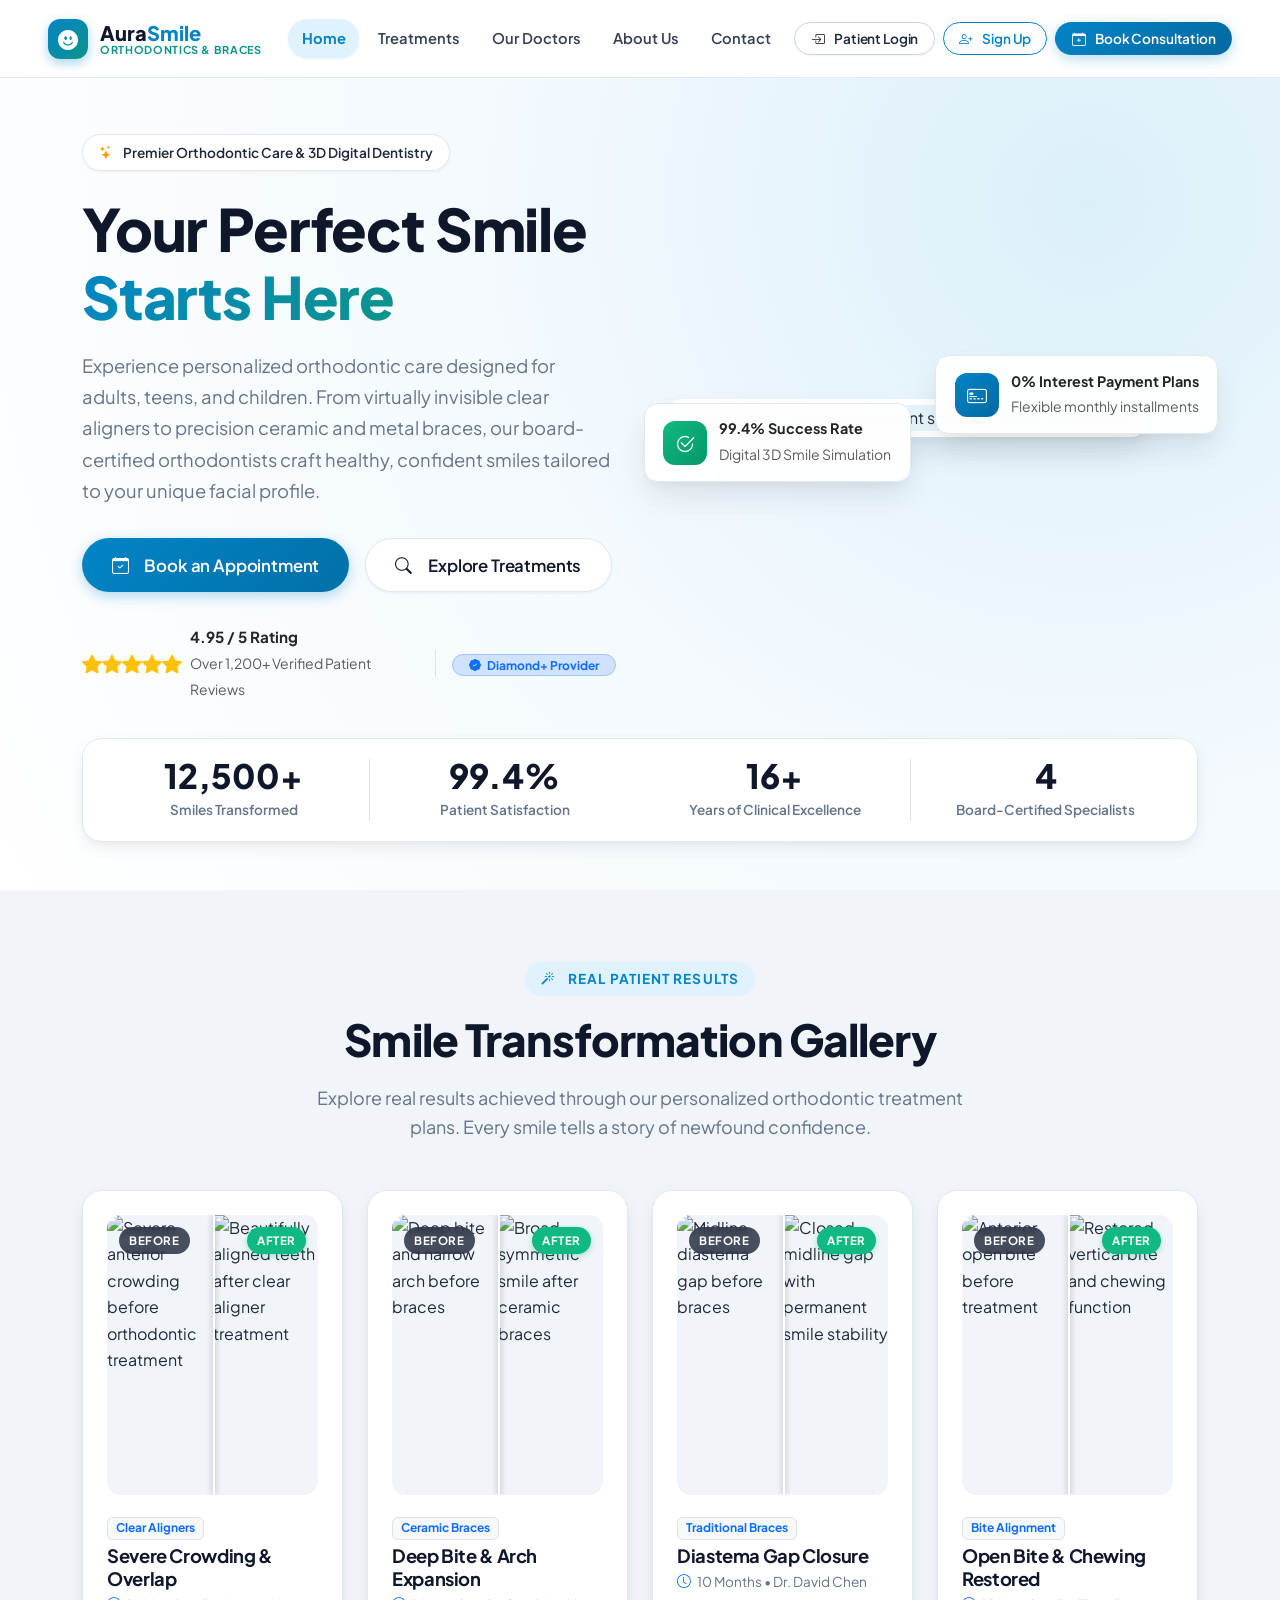
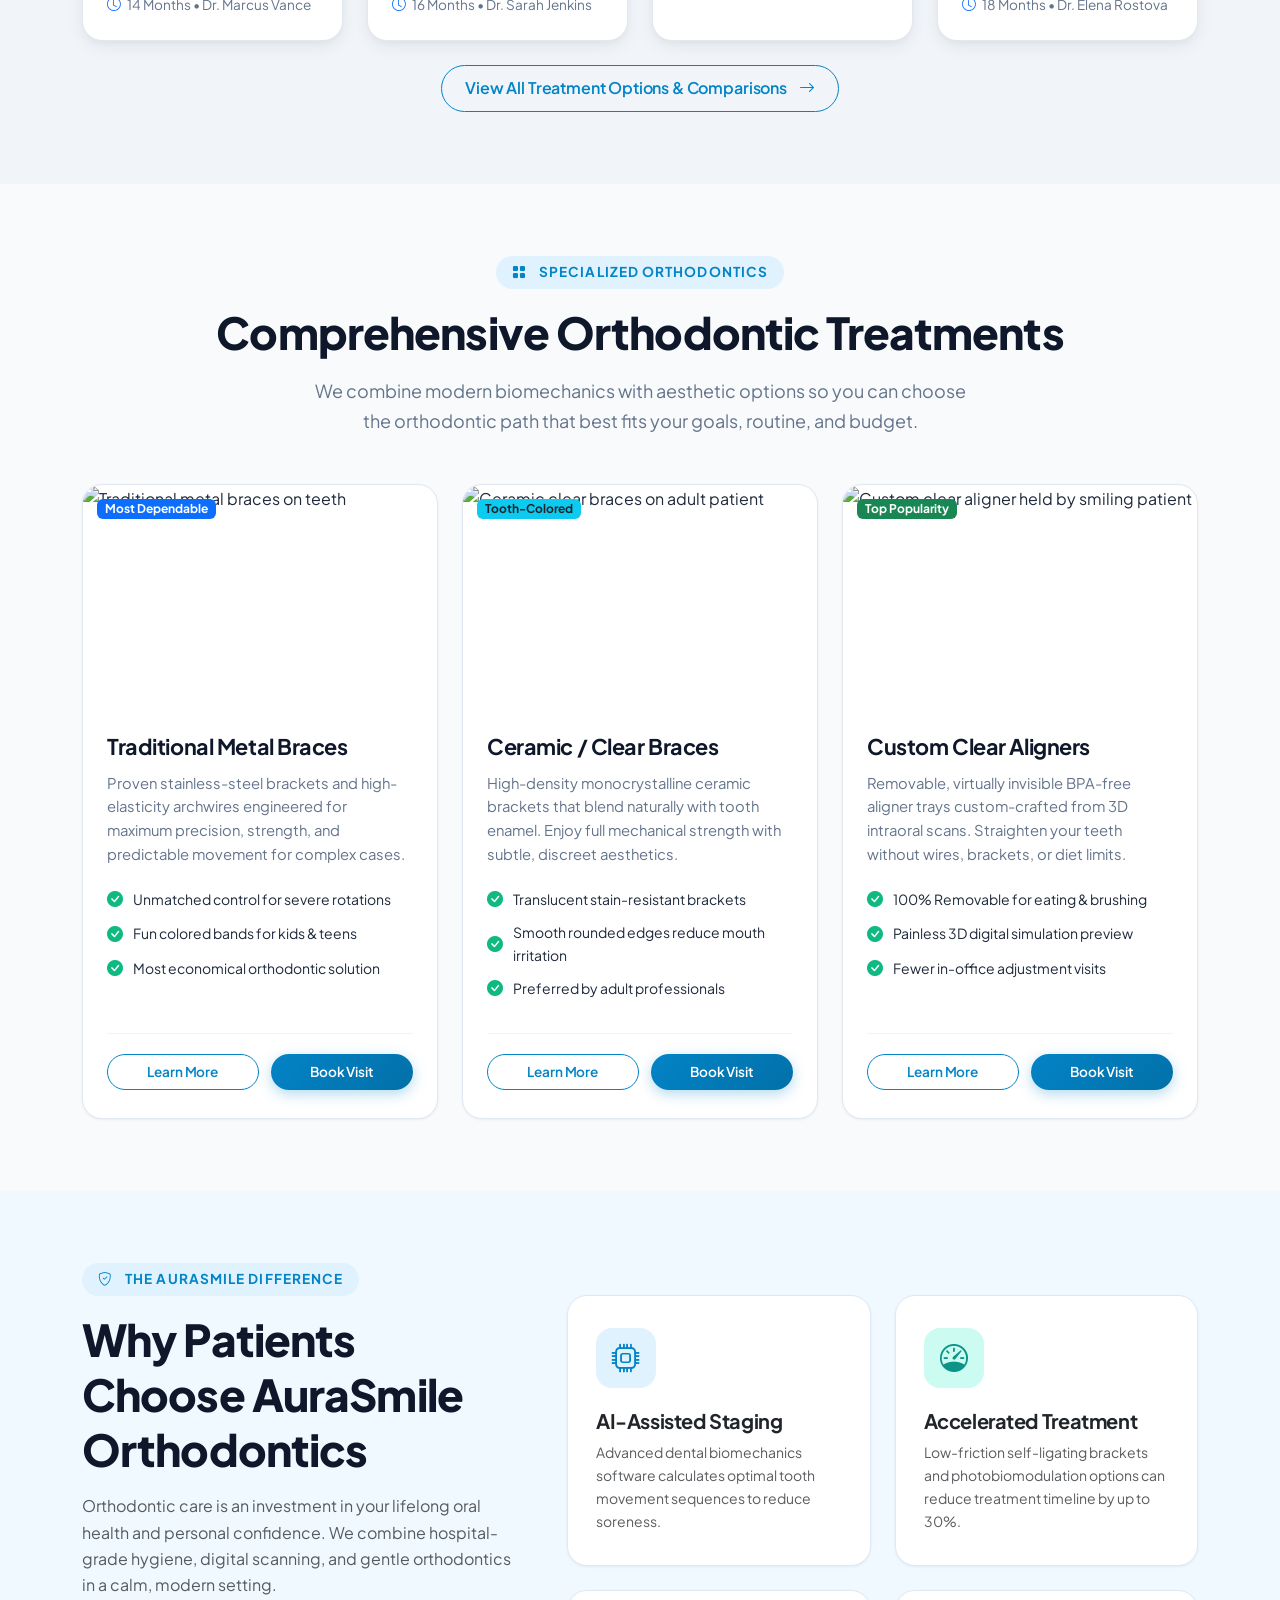
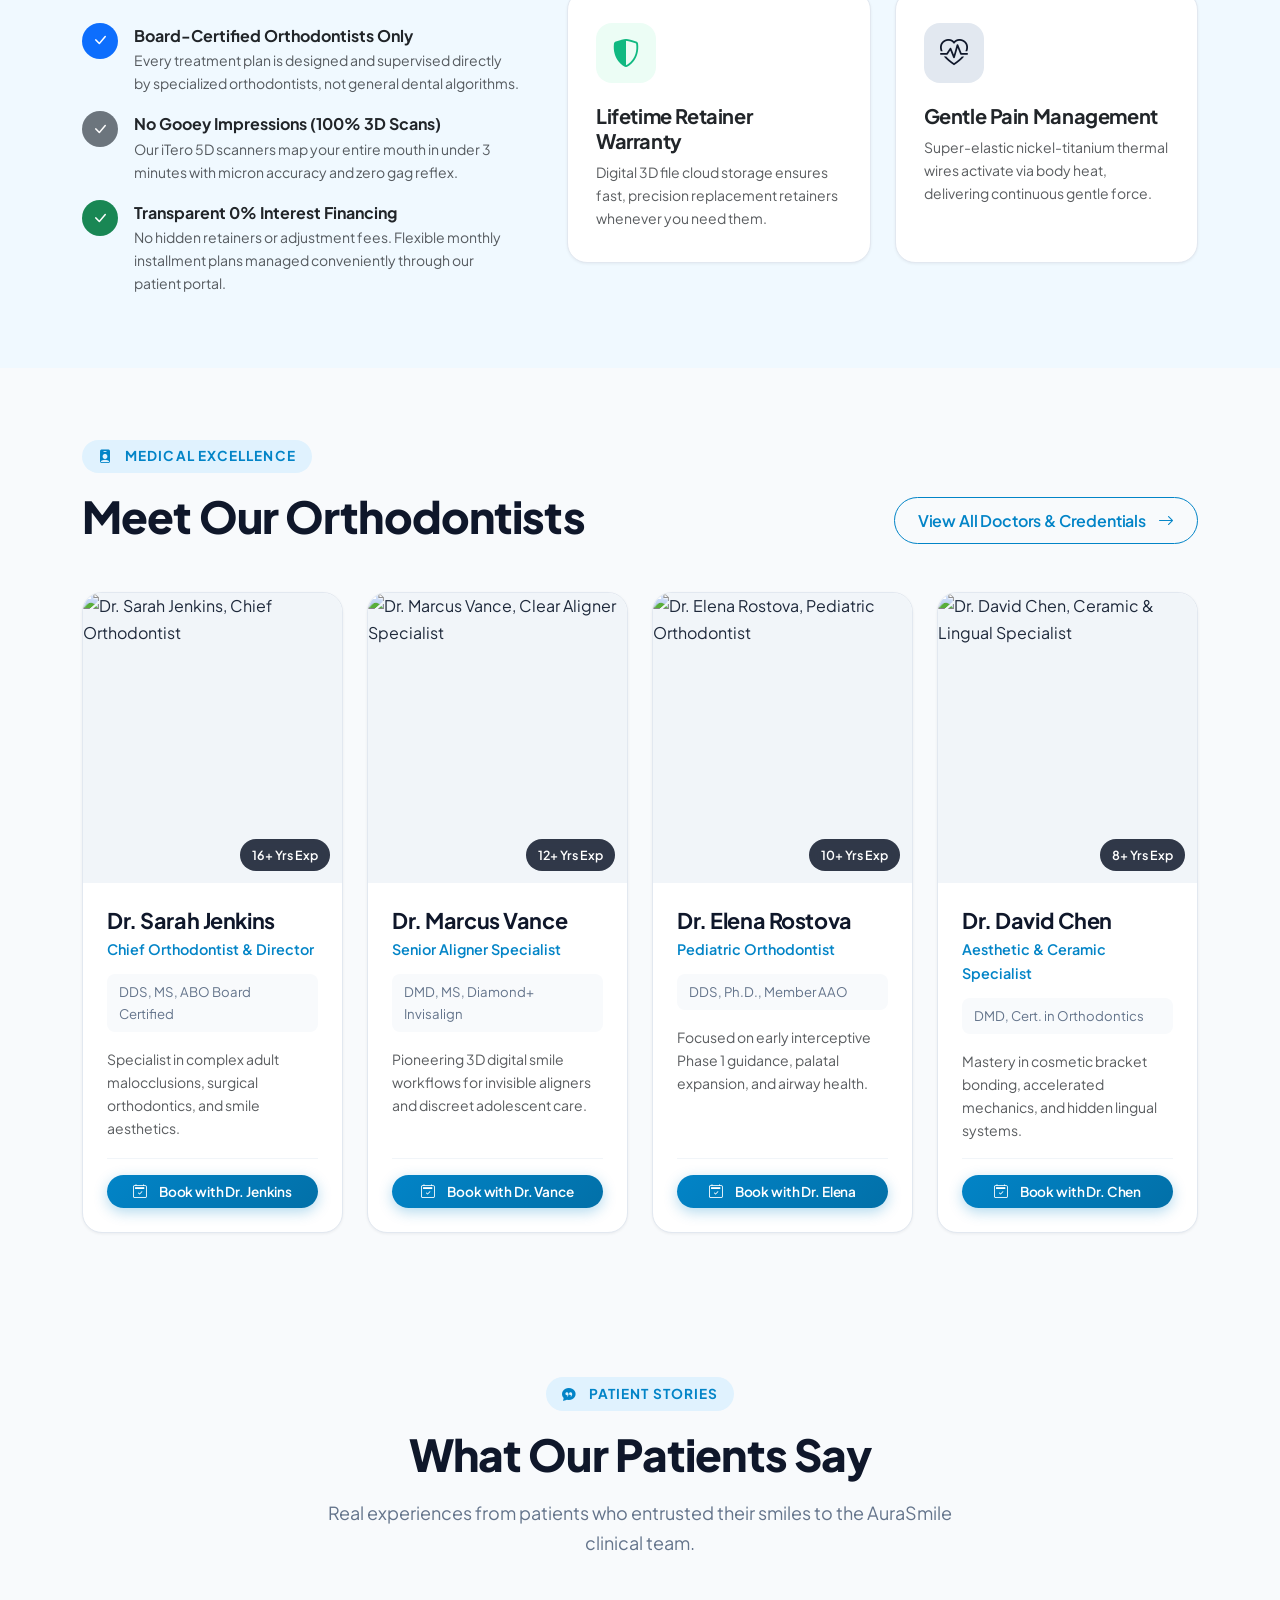
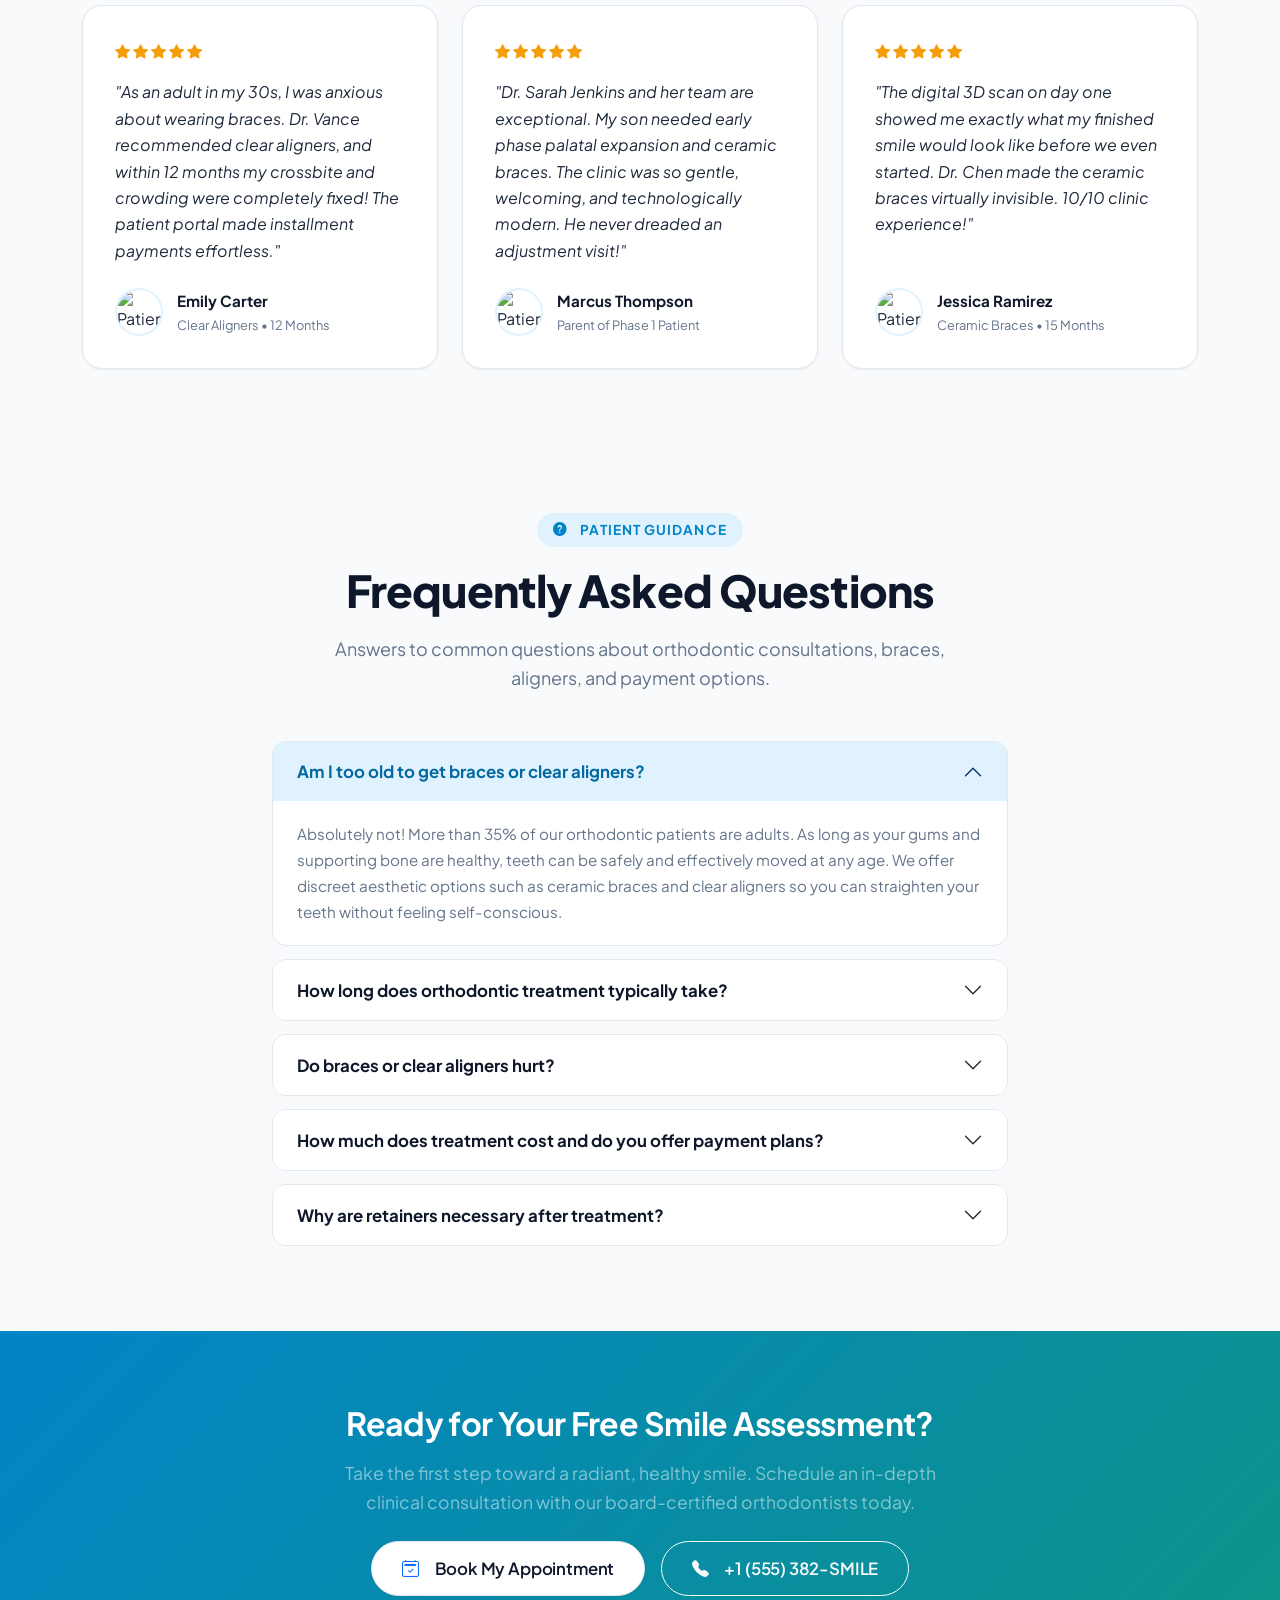
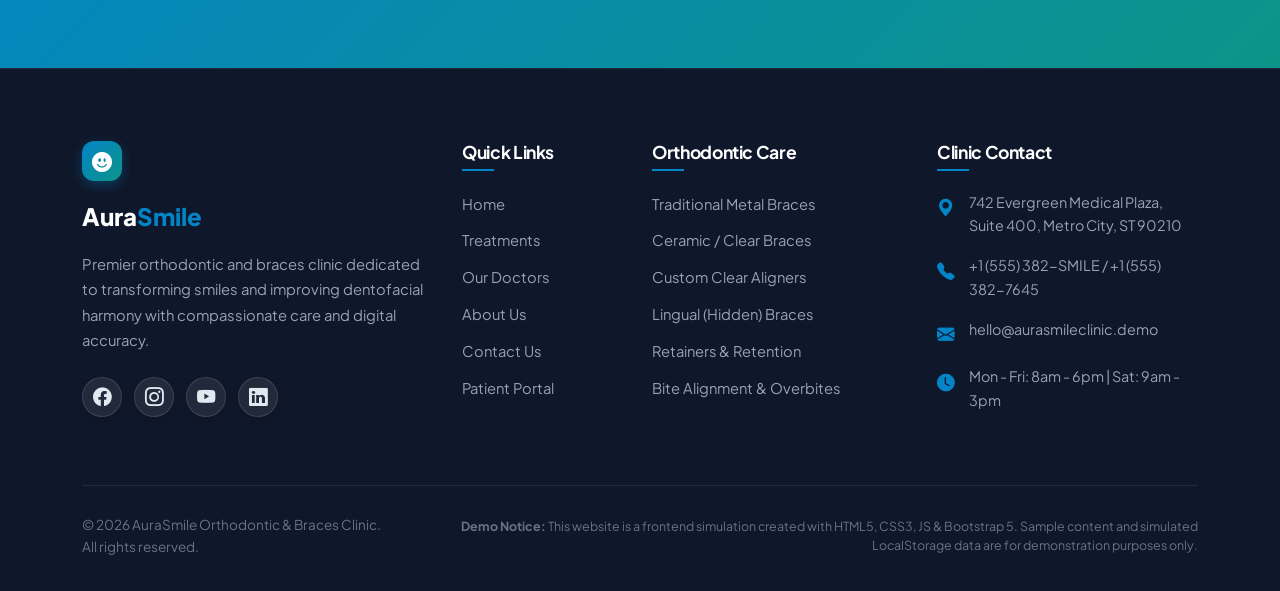
==== index.html @ 550b8735 "first commit" ====
<!DOCTYPE html>
<html lang="en">
<head>
  <meta charset="UTF-8">
  <meta name="viewport" content="width=device-width, initial-scale=1.0">
  <title>AuraSmile Orthodontic & Braces Clinic | Your Perfect Smile Starts Here</title>
  <meta name="description" content="Premier orthodontic and braces clinic offering traditional metal braces, ceramic braces, and custom clear aligners with board-certified orthodontists.">

  <!-- Google Fonts: Plus Jakarta Sans -->
  <link rel="preconnect" href="https://fonts.googleapis.com">
  <link rel="preconnect" href="https://fonts.gstatic.com" crossorigin>
  <link href="https://fonts.googleapis.com/css2?family=Plus+Jakarta+Sans:wght@400;500;600;700;800&display=swap" rel="stylesheet">

  <!-- Bootstrap 5.3.3 CSS -->
  <link href="https://cdn.jsdelivr.net/npm/bootstrap@5.3.3/dist/css/bootstrap.min.css" rel="stylesheet">
  <!-- Bootstrap Icons 1.11.3 -->
  <link rel="stylesheet" href="https://cdn.jsdelivr.net/npm/bootstrap-icons@1.11.3/font/bootstrap-icons.min.css">
  
  <!-- Custom Clinic Styles -->
  <link rel="stylesheet" href="css/style.css">
</head>
<body>

  <!-- Navigation Bar -->
  <nav class="navbar navbar-expand-lg navbar-clinic sticky-top">
    <div class="container-fluid px-3 px-md-4 px-xl-5" style="max-width: 1440px;">
      <a class="navbar-brand" href="index.html">
        <div class="brand-icon">
          <i class="bi bi-emoji-smile-fill"></i>
        </div>
        <div class="brand-text">
          <span class="brand-name">Aura<span>Smile</span></span>
          <span class="brand-tagline">Orthodontics & Braces</span>
        </div>
      </a>

      <button class="navbar-toggler border-0" type="button" data-bs-toggle="collapse" data-bs-target="#clinicNavbar" aria-controls="clinicNavbar" aria-expanded="false" aria-label="Toggle navigation">
        <span class="navbar-toggler-icon"></span>
      </button>

      <div class="collapse navbar-collapse" id="clinicNavbar">
        <ul class="navbar-nav mx-auto mb-2 mb-lg-0">
          <li class="nav-item">
            <a class="nav-link active" href="index.html">Home</a>
          </li>
          <li class="nav-item">
            <a class="nav-link" href="treatments.html">Treatments</a>
          </li>
          <li class="nav-item">
            <a class="nav-link" href="doctors.html">Our Doctors</a>
          </li>
          <li class="nav-item">
            <a class="nav-link" href="about.html">About Us</a>
          </li>
          <li class="nav-item">
            <a class="nav-link" href="contact.html">Contact</a>
          </li>
        </ul>

        <div id="navAuthContainer" class="d-flex align-items-center gap-2">
          <!-- Populated dynamically by main.js (Login or User Dropdown) -->
          <a href="login.html" class="btn btn-sm btn-white">
            <i class="bi bi-box-arrow-in-right me-1"></i> Patient Login
          </a>
          <a href="register.html" class="btn btn-sm btn-outline-primary">
            <i class="bi bi-person-plus me-1"></i> Sign Up
          </a>
          <button class="btn btn-sm btn-primary" onclick="openGlobalBookingModal()">
            <i class="bi bi-calendar-plus me-1"></i> Book Consultation
          </button>
        </div>
      </div>
    </div>
  </nav>

  <!-- Hero Section -->
  <section class="hero-section">
    <div class="container">
      <div class="row align-items-center g-5">
        <div class="col-lg-6">
          <div class="hero-badge">
            <i class="bi bi-stars sparkle"></i>
            <span>Premier Orthodontic Care & 3D Digital Dentistry</span>
          </div>
          <h1 class="hero-title">
            Your Perfect Smile <br>
            <span class="text-gradient">Starts Here</span>
          </h1>
          <p class="hero-lead">
            Experience personalized orthodontic care designed for adults, teens, and children. From virtually invisible clear aligners to precision ceramic and metal braces, our board-certified orthodontists craft healthy, confident smiles tailored to your unique facial profile.
          </p>

          <div class="d-flex flex-wrap gap-3 mb-4">
            <button class="btn btn-primary btn-lg" onclick="openGlobalBookingModal()">
              <i class="bi bi-calendar-check me-2"></i> Book an Appointment
            </button>
            <a href="treatments.html" class="btn btn-white btn-lg">
              <i class="bi bi-search me-2"></i> Explore Treatments
            </a>
          </div>

          <div class="d-flex align-items-center gap-4 pt-2">
            <div class="d-flex align-items-center">
              <div class="d-flex text-warning fs-5 me-2">
                <i class="bi bi-star-fill"></i>
                <i class="bi bi-star-fill"></i>
                <i class="bi bi-star-fill"></i>
                <i class="bi bi-star-fill"></i>
                <i class="bi bi-star-fill"></i>
              </div>
              <div>
                <strong class="d-block text-dark fw-bold" style="font-size: 0.95rem;">4.95 / 5 Rating</strong>
                <small class="text-muted">Over 1,200+ Verified Patient Reviews</small>
              </div>
            </div>
            <div class="border-start ps-3 d-none d-sm-block">
              <span class="badge bg-primary-subtle text-primary border border-primary-subtle rounded-pill px-3 py-1 fw-bold">
                <i class="bi bi-patch-check-fill me-1"></i> Diamond+ Provider
              </span>
            </div>
          </div>
        </div>

        <div class="col-lg-6">
          <div class="hero-image-wrap">
            <img src="https://images.unsplash.com/photo-1606811841689-23dfddce3e95?auto=format&fit=crop&w=1000&q=80" alt="Orthodontist examining patient smile in modern dental clinic" class="hero-main-img">
            
            <!-- Floating Trust Cards -->
            <div class="hero-floating-card card-top">
              <div class="floating-icon-box bg-mint-grad">
                <i class="bi bi-check2-circle"></i>
              </div>
              <div>
                <strong class="d-block text-dark" style="font-size: 0.9rem;">99.4% Success Rate</strong>
                <small class="text-muted">Digital 3D Smile Simulation</small>
              </div>
            </div>

            <div class="hero-floating-card card-bottom">
              <div class="floating-icon-box bg-primary-grad">
                <i class="bi bi-credit-card-2-front"></i>
              </div>
              <div>
                <strong class="d-block text-dark" style="font-size: 0.9rem;">0% Interest Payment Plans</strong>
                <small class="text-muted">Flexible monthly installments</small>
              </div>
            </div>
          </div>
        </div>
      </div>

      <!-- Trust Stats Bar -->
      <div class="hero-trust-bar">
        <div class="row g-4 align-items-center">
          <div class="col-6 col-md-3 stat-item border-end">
            <div class="stat-number">12,500+</div>
            <p class="stat-label">Smiles Transformed</p>
          </div>
          <div class="col-6 col-md-3 stat-item border-end-md">
            <div class="stat-number">99.4%</div>
            <p class="stat-label">Patient Satisfaction</p>
          </div>
          <div class="col-6 col-md-3 stat-item border-end">
            <div class="stat-number">16+</div>
            <p class="stat-label">Years of Clinical Excellence</p>
          </div>
          <div class="col-6 col-md-3 stat-item">
            <div class="stat-number">4</div>
            <p class="stat-label">Board-Certified Specialists</p>
          </div>
        </div>
      </div>
    </div>
  </section>

  <!-- Smile Transformations / Before-and-After Gallery -->
  <section class="py-5" style="background-color: #f1f5f9;">
    <div class="container py-4">
      <div class="text-center mb-5">
        <span class="section-tag"><i class="bi bi-magic me-1"></i> Real Patient Results</span>
        <h2 class="section-title">Smile Transformation Gallery</h2>
        <p class="section-subtitle">
          Explore real results achieved through our personalized orthodontic treatment plans. Every smile tells a story of newfound confidence.
        </p>
      </div>

      <div class="row g-4">
        <!-- Transformation Card 1 -->
        <div class="col-md-6 col-lg-3">
          <div class="before-after-card h-100">
            <div class="ba-image-container">
              <div class="ba-split">
                <div class="ba-side">
                  <span class="ba-tag before">Before</span>
                  <img src="https://images.unsplash.com/photo-1598256989800-fe5f95da9787?auto=format&fit=crop&w=500&q=80" alt="Severe anterior crowding before orthodontic treatment">
                </div>
                <div class="ba-divider-line"></div>
                <div class="ba-side">
                  <span class="ba-tag after">After</span>
                  <img src="https://images.unsplash.com/photo-1588776814546-1ffcf47267a5?auto=format&fit=crop&w=500&q=80" alt="Beautifully aligned teeth after clear aligner treatment">
                </div>
              </div>
            </div>
            <div class="ba-info">
              <span class="badge bg-light text-primary border mb-1">Clear Aligners</span>
              <h5 class="ba-case-title">Severe Crowding & Overlap</h5>
              <p class="ba-meta mb-0"><i class="bi bi-clock me-1 text-primary"></i> 14 Months • Dr. Marcus Vance</p>
            </div>
          </div>
        </div>

        <!-- Transformation Card 2 -->
        <div class="col-md-6 col-lg-3">
          <div class="before-after-card h-100">
            <div class="ba-image-container">
              <div class="ba-split">
                <div class="ba-side">
                  <span class="ba-tag before">Before</span>
                  <img src="https://images.unsplash.com/photo-1579684385127-1ef15d508118?auto=format&fit=crop&w=500&q=80" alt="Deep bite and narrow arch before braces">
                </div>
                <div class="ba-divider-line"></div>
                <div class="ba-side">
                  <span class="ba-tag after">After</span>
                  <img src="https://images.unsplash.com/photo-1573496359142-b8d87734a5a2?auto=format&fit=crop&w=500&q=80" alt="Broad symmetric smile after ceramic braces">
                </div>
              </div>
            </div>
            <div class="ba-info">
              <span class="badge bg-light text-primary border mb-1">Ceramic Braces</span>
              <h5 class="ba-case-title">Deep Bite & Arch Expansion</h5>
              <p class="ba-meta mb-0"><i class="bi bi-clock me-1 text-primary"></i> 16 Months • Dr. Sarah Jenkins</p>
            </div>
          </div>
        </div>

        <!-- Transformation Card 3 -->
        <div class="col-md-6 col-lg-3">
          <div class="before-after-card h-100">
            <div class="ba-image-container">
              <div class="ba-split">
                <div class="ba-side">
                  <span class="ba-tag before">Before</span>
                  <img src="https://images.unsplash.com/photo-1516549655169-df83a0774514?auto=format&fit=crop&w=500&q=80" alt="Midline diastema gap before braces">
                </div>
                <div class="ba-divider-line"></div>
                <div class="ba-side">
                  <span class="ba-tag after">After</span>
                  <img src="https://images.unsplash.com/photo-1544005313-94ddf0286df2?auto=format&fit=crop&w=500&q=80" alt="Closed midline gap with permanent smile stability">
                </div>
              </div>
            </div>
            <div class="ba-info">
              <span class="badge bg-light text-primary border mb-1">Traditional Braces</span>
              <h5 class="ba-case-title">Diastema Gap Closure</h5>
              <p class="ba-meta mb-0"><i class="bi bi-clock me-1 text-primary"></i> 10 Months • Dr. David Chen</p>
            </div>
          </div>
        </div>

        <!-- Transformation Card 4 -->
        <div class="col-md-6 col-lg-3">
          <div class="before-after-card h-100">
            <div class="ba-image-container">
              <div class="ba-split">
                <div class="ba-side">
                  <span class="ba-tag before">Before</span>
                  <img src="https://images.unsplash.com/photo-1534528741775-53994a69daeb?auto=format&fit=crop&w=500&q=80" alt="Anterior open bite before treatment">
                </div>
                <div class="ba-divider-line"></div>
                <div class="ba-side">
                  <span class="ba-tag after">After</span>
                  <img src="https://images.unsplash.com/photo-1507003211169-0a1dd7228f2d?auto=format&fit=crop&w=500&q=80" alt="Restored vertical bite and chewing function">
                </div>
              </div>
            </div>
            <div class="ba-info">
              <span class="badge bg-light text-primary border mb-1">Bite Alignment</span>
              <h5 class="ba-case-title">Open Bite & Chewing Restored</h5>
              <p class="ba-meta mb-0"><i class="bi bi-clock me-1 text-primary"></i> 18 Months • Dr. Elena Rostova</p>
            </div>
          </div>
        </div>
      </div>

      <div class="text-center mt-4">
        <a href="treatments.html" class="btn btn-outline-primary">
          View All Treatment Options & Comparisons <i class="bi bi-arrow-right ms-1"></i>
        </a>
      </div>
    </div>
  </section>

  <!-- Featured Treatments Section -->
  <section class="py-5">
    <div class="container py-4">
      <div class="text-center mb-5">
        <span class="section-tag"><i class="bi bi-grid-fill me-1"></i> Specialized Orthodontics</span>
        <h2 class="section-title">Comprehensive Orthodontic Treatments</h2>
        <p class="section-subtitle">
          We combine modern biomechanics with aesthetic options so you can choose the orthodontic path that best fits your goals, routine, and budget.
        </p>
      </div>

      <div class="row g-4">
        <!-- Treatment 1 -->
        <div class="col-md-6 col-lg-4">
          <div class="treatment-card">
            <div class="treatment-img-wrap">
              <span class="badge bg-primary treatment-badge">Most Dependable</span>
              <img src="https://images.unsplash.com/photo-1598256989800-fe5f95da9787?auto=format&fit=crop&w=800&q=80" alt="Traditional metal braces on teeth">
            </div>
            <div class="treatment-body">
              <h4 class="treatment-title">Traditional Metal Braces</h4>
              <p class="treatment-desc">
                Proven stainless-steel brackets and high-elasticity archwires engineered for maximum precision, strength, and predictable movement for complex cases.
              </p>
              <ul class="treatment-features">
                <li><i class="bi bi-check-circle-fill"></i> Unmatched control for severe rotations</li>
                <li><i class="bi bi-check-circle-fill"></i> Fun colored bands for kids & teens</li>
                <li><i class="bi bi-check-circle-fill"></i> Most economical orthodontic solution</li>
              </ul>
              <div class="treatment-footer">
                <a href="treatments.html#metal-braces" class="btn btn-outline-primary btn-sm flex-grow-1">Learn More</a>
                <button class="btn btn-primary btn-sm flex-grow-1" onclick="openGlobalBookingModal('', 'Traditional Metal Braces')">Book Visit</button>
              </div>
            </div>
          </div>
        </div>

        <!-- Treatment 2 -->
        <div class="col-md-6 col-lg-4">
          <div class="treatment-card">
            <div class="treatment-img-wrap">
              <span class="badge bg-info text-dark treatment-badge">Tooth-Colored</span>
              <img src="https://images.unsplash.com/photo-1588776814546-1ffcf47267a5?auto=format&fit=crop&w=800&q=80" alt="Ceramic clear braces on adult patient">
            </div>
            <div class="treatment-body">
              <h4 class="treatment-title">Ceramic / Clear Braces</h4>
              <p class="treatment-desc">
                High-density monocrystalline ceramic brackets that blend naturally with tooth enamel. Enjoy full mechanical strength with subtle, discreet aesthetics.
              </p>
              <ul class="treatment-features">
                <li><i class="bi bi-check-circle-fill"></i> Translucent stain-resistant brackets</li>
                <li><i class="bi bi-check-circle-fill"></i> Smooth rounded edges reduce mouth irritation</li>
                <li><i class="bi bi-check-circle-fill"></i> Preferred by adult professionals</li>
              </ul>
              <div class="treatment-footer">
                <a href="treatments.html#ceramic-braces" class="btn btn-outline-primary btn-sm flex-grow-1">Learn More</a>
                <button class="btn btn-primary btn-sm flex-grow-1" onclick="openGlobalBookingModal('', 'Ceramic Braces')">Book Visit</button>
              </div>
            </div>
          </div>
        </div>

        <!-- Treatment 3 -->
        <div class="col-md-6 col-lg-4">
          <div class="treatment-card">
            <div class="treatment-img-wrap">
              <span class="badge bg-success treatment-badge">Top Popularity</span>
              <img src="https://images.unsplash.com/photo-1573496359142-b8d87734a5a2?auto=format&fit=crop&w=800&q=80" alt="Custom clear aligner held by smiling patient">
            </div>
            <div class="treatment-body">
              <h4 class="treatment-title">Custom Clear Aligners</h4>
              <p class="treatment-desc">
                Removable, virtually invisible BPA-free aligner trays custom-crafted from 3D intraoral scans. Straighten your teeth without wires, brackets, or diet limits.
              </p>
              <ul class="treatment-features">
                <li><i class="bi bi-check-circle-fill"></i> 100% Removable for eating & brushing</li>
                <li><i class="bi bi-check-circle-fill"></i> Painless 3D digital simulation preview</li>
                <li><i class="bi bi-check-circle-fill"></i> Fewer in-office adjustment visits</li>
              </ul>
              <div class="treatment-footer">
                <a href="treatments.html#clear-aligners" class="btn btn-outline-primary btn-sm flex-grow-1">Learn More</a>
                <button class="btn btn-primary btn-sm flex-grow-1" onclick="openGlobalBookingModal('', 'Clear Aligners')">Book Visit</button>
              </div>
            </div>
          </div>
        </div>
      </div>
    </div>
  </section>

  <!-- Why Choose Our Clinic -->
  <section class="py-5" style="background-color: var(--bg-soft-blue);">
    <div class="container py-4">
      <div class="row align-items-center g-5">
        <div class="col-lg-5">
          <span class="section-tag"><i class="bi bi-shield-check me-1"></i> The AuraSmile Difference</span>
          <h2 class="section-title">Why Patients Choose AuraSmile Orthodontics</h2>
          <p class="text-muted">
            Orthodontic care is an investment in your lifelong oral health and personal confidence. We combine hospital-grade hygiene, digital scanning, and gentle orthodontics in a calm, modern setting.
          </p>
          <div class="d-flex flex-column gap-3 mt-4">
            <div class="d-flex gap-3">
              <div class="rounded-circle bg-primary text-white d-flex align-items-center justify-content-center flex-shrink-0" style="width: 36px; height: 36px;">
                <i class="bi bi-check-lg"></i>
              </div>
              <div>
                <strong class="text-dark">Board-Certified Orthodontists Only</strong>
                <p class="small text-muted mb-0">Every treatment plan is designed and supervised directly by specialized orthodontists, not general dental algorithms.</p>
              </div>
            </div>

            <div class="d-flex gap-3">
              <div class="rounded-circle bg-secondary text-white d-flex align-items-center justify-content-center flex-shrink-0" style="width: 36px; height: 36px;">
                <i class="bi bi-check-lg"></i>
              </div>
              <div>
                <strong class="text-dark">No Gooey Impressions (100% 3D Scans)</strong>
                <p class="small text-muted mb-0">Our iTero 5D scanners map your entire mouth in under 3 minutes with micron accuracy and zero gag reflex.</p>
              </div>
            </div>

            <div class="d-flex gap-3">
              <div class="rounded-circle bg-success text-white d-flex align-items-center justify-content-center flex-shrink-0" style="width: 36px; height: 36px;">
                <i class="bi bi-check-lg"></i>
              </div>
              <div>
                <strong class="text-dark">Transparent 0% Interest Financing</strong>
                <p class="small text-muted mb-0">No hidden retainers or adjustment fees. Flexible monthly installment plans managed conveniently through our patient portal.</p>
              </div>
            </div>
          </div>
        </div>

        <div class="col-lg-7">
          <div class="row g-4">
            <div class="col-sm-6">
              <div class="feature-box">
                <div class="feature-icon-wrap sky">
                  <i class="bi bi-cpu"></i>
                </div>
                <h5 class="fw-bold text-dark">AI-Assisted Staging</h5>
                <p class="small text-muted mb-0">Advanced dental biomechanics software calculates optimal tooth movement sequences to reduce soreness.</p>
              </div>
            </div>

            <div class="col-sm-6">
              <div class="feature-box">
                <div class="feature-icon-wrap teal">
                  <i class="bi bi-speedometer"></i>
                </div>
                <h5 class="fw-bold text-dark">Accelerated Treatment</h5>
                <p class="small text-muted mb-0">Low-friction self-ligating brackets and photobiomodulation options can reduce treatment timeline by up to 30%.</p>
              </div>
            </div>

            <div class="col-sm-6">
              <div class="feature-box">
                <div class="feature-icon-wrap mint">
                  <i class="bi bi-shield-shaded"></i>
                </div>
                <h5 class="fw-bold text-dark">Lifetime Retainer Warranty</h5>
                <p class="small text-muted mb-0">Digital 3D file cloud storage ensures fast, precision replacement retainers whenever you need them.</p>
              </div>
            </div>

            <div class="col-sm-6">
              <div class="feature-box">
                <div class="feature-icon-wrap navy">
                  <i class="bi bi-heart-pulse"></i>
                </div>
                <h5 class="fw-bold text-dark">Gentle Pain Management</h5>
                <p class="small text-muted mb-0">Super-elastic nickel-titanium thermal wires activate via body heat, delivering continuous gentle force.</p>
              </div>
            </div>
          </div>
        </div>
      </div>
    </div>
  </section>

  <!-- Meet Our Lead Orthodontists Teaser -->
  <section class="py-5">
    <div class="container py-4">
      <div class="d-flex flex-column flex-md-row justify-content-between align-items-md-end mb-5">
        <div>
          <span class="section-tag"><i class="bi bi-person-badge-fill me-1"></i> Medical Excellence</span>
          <h2 class="section-title mb-0">Meet Our Orthodontists</h2>
        </div>
        <a href="doctors.html" class="btn btn-outline-primary mt-3 mt-md-0">
          View All Doctors & Credentials <i class="bi bi-arrow-right ms-1"></i>
        </a>
      </div>

      <div class="row g-4">
        <!-- Doctor 1 -->
        <div class="col-md-6 col-lg-3">
          <div class="doctor-card">
            <div class="doctor-img-wrap">
              <img src="https://images.unsplash.com/photo-1559839734-2b71ea197ec2?auto=format&fit=crop&w=700&q=80" alt="Dr. Sarah Jenkins, Chief Orthodontist">
              <span class="doctor-exp-badge">16+ Yrs Exp</span>
            </div>
            <div class="doctor-body">
              <h5 class="doctor-name">Dr. Sarah Jenkins</h5>
              <div class="doctor-role">Chief Orthodontist & Director</div>
              <div class="doctor-qualifications">DDS, MS, ABO Board Certified</div>
              <p class="small text-muted mb-3">Specialist in complex adult malocclusions, surgical orthodontics, and smile aesthetics.</p>
              <div class="doctor-footer">
                <button class="btn btn-sm btn-primary w-100" onclick="openGlobalBookingModal('doc-1')">
                  <i class="bi bi-calendar2-check me-1"></i> Book with Dr. Jenkins
                </button>
              </div>
            </div>
          </div>
        </div>

        <!-- Doctor 2 -->
        <div class="col-md-6 col-lg-3">
          <div class="doctor-card">
            <div class="doctor-img-wrap">
              <img src="https://images.unsplash.com/photo-1622253692010-333f2da6031d?auto=format&fit=crop&w=700&q=80" alt="Dr. Marcus Vance, Clear Aligner Specialist">
              <span class="doctor-exp-badge">12+ Yrs Exp</span>
            </div>
            <div class="doctor-body">
              <h5 class="doctor-name">Dr. Marcus Vance</h5>
              <div class="doctor-role">Senior Aligner Specialist</div>
              <div class="doctor-qualifications">DMD, MS, Diamond+ Invisalign</div>
              <p class="small text-muted mb-3">Pioneering 3D digital smile workflows for invisible aligners and discreet adolescent care.</p>
              <div class="doctor-footer">
                <button class="btn btn-sm btn-primary w-100" onclick="openGlobalBookingModal('doc-2')">
                  <i class="bi bi-calendar2-check me-1"></i> Book with Dr. Vance
                </button>
              </div>
            </div>
          </div>
        </div>

        <!-- Doctor 3 -->
        <div class="col-md-6 col-lg-3">
          <div class="doctor-card">
            <div class="doctor-img-wrap">
              <img src="https://images.unsplash.com/photo-1594824813637-b2f76856a297?auto=format&fit=crop&w=700&q=80" alt="Dr. Elena Rostova, Pediatric Orthodontist">
              <span class="doctor-exp-badge">10+ Yrs Exp</span>
            </div>
            <div class="doctor-body">
              <h5 class="doctor-name">Dr. Elena Rostova</h5>
              <div class="doctor-role">Pediatric Orthodontist</div>
              <div class="doctor-qualifications">DDS, Ph.D., Member AAO</div>
              <p class="small text-muted mb-3">Focused on early interceptive Phase 1 guidance, palatal expansion, and airway health.</p>
              <div class="doctor-footer">
                <button class="btn btn-sm btn-primary w-100" onclick="openGlobalBookingModal('doc-3')">
                  <i class="bi bi-calendar2-check me-1"></i> Book with Dr. Elena
                </button>
              </div>
            </div>
          </div>
        </div>

        <!-- Doctor 4 -->
        <div class="col-md-6 col-lg-3">
          <div class="doctor-card">
            <div class="doctor-img-wrap">
              <img src="https://images.unsplash.com/photo-1629909613654-28e377c37b09?auto=format&fit=crop&w=700&q=80" alt="Dr. David Chen, Ceramic & Lingual Specialist">
              <span class="doctor-exp-badge">8+ Yrs Exp</span>
            </div>
            <div class="doctor-body">
              <h5 class="doctor-name">Dr. David Chen</h5>
              <div class="doctor-role">Aesthetic & Ceramic Specialist</div>
              <div class="doctor-qualifications">DMD, Cert. in Orthodontics</div>
              <p class="small text-muted mb-3">Mastery in cosmetic bracket bonding, accelerated mechanics, and hidden lingual systems.</p>
              <div class="doctor-footer">
                <button class="btn btn-sm btn-primary w-100" onclick="openGlobalBookingModal('doc-4')">
                  <i class="bi bi-calendar2-check me-1"></i> Book with Dr. Chen
                </button>
              </div>
            </div>
          </div>
        </div>
      </div>
    </div>
  </section>

  <!-- Patient Testimonials -->
  <section class="py-5" style="background-color: #f8fafc;">
    <div class="container py-4">
      <div class="text-center mb-5">
        <span class="section-tag"><i class="bi bi-chat-quote-fill me-1"></i> Patient Stories</span>
        <h2 class="section-title">What Our Patients Say</h2>
        <p class="section-subtitle">Real experiences from patients who entrusted their smiles to the AuraSmile clinical team.</p>
      </div>

      <div class="row g-4">
        <div class="col-md-4">
          <div class="testimonial-card">
            <div class="testimonial-stars">
              <i class="bi bi-star-fill"></i>
              <i class="bi bi-star-fill"></i>
              <i class="bi bi-star-fill"></i>
              <i class="bi bi-star-fill"></i>
              <i class="bi bi-star-fill"></i>
            </div>
            <p class="testimonial-quote">
              "As an adult in my 30s, I was anxious about wearing braces. Dr. Vance recommended clear aligners, and within 12 months my crossbite and crowding were completely fixed! The patient portal made installment payments effortless."
            </p>
            <div class="testimonial-author">
              <img src="https://images.unsplash.com/photo-1534528741775-53994a69daeb?auto=format&fit=crop&w=150&q=80" alt="Patient Emily C." class="author-avatar">
              <div>
                <div class="author-name">Emily Carter</div>
                <div class="author-case">Clear Aligners • 12 Months</div>
              </div>
            </div>
          </div>
        </div>

        <div class="col-md-4">
          <div class="testimonial-card">
            <div class="testimonial-stars">
              <i class="bi bi-star-fill"></i>
              <i class="bi bi-star-fill"></i>
              <i class="bi bi-star-fill"></i>
              <i class="bi bi-star-fill"></i>
              <i class="bi bi-star-fill"></i>
            </div>
            <p class="testimonial-quote">
              "Dr. Sarah Jenkins and her team are exceptional. My son needed early phase palatal expansion and ceramic braces. The clinic was so gentle, welcoming, and technologically modern. He never dreaded an adjustment visit!"
            </p>
            <div class="testimonial-author">
              <img src="https://images.unsplash.com/photo-1507003211169-0a1dd7228f2d?auto=format&fit=crop&w=150&q=80" alt="Patient Marcus T." class="author-avatar">
              <div>
                <div class="author-name">Marcus Thompson</div>
                <div class="author-case">Parent of Phase 1 Patient</div>
              </div>
            </div>
          </div>
        </div>

        <div class="col-md-4">
          <div class="testimonial-card">
            <div class="testimonial-stars">
              <i class="bi bi-star-fill"></i>
              <i class="bi bi-star-fill"></i>
              <i class="bi bi-star-fill"></i>
              <i class="bi bi-star-fill"></i>
              <i class="bi bi-star-fill"></i>
            </div>
            <p class="testimonial-quote">
              "The digital 3D scan on day one showed me exactly what my finished smile would look like before we even started. Dr. Chen made the ceramic braces virtually invisible. 10/10 clinic experience!"
            </p>
            <div class="testimonial-author">
              <img src="https://images.unsplash.com/photo-1517841905240-472988babdf9?auto=format&fit=crop&w=150&q=80" alt="Patient Jessica R." class="author-avatar">
              <div>
                <div class="author-name">Jessica Ramirez</div>
                <div class="author-case">Ceramic Braces • 15 Months</div>
              </div>
            </div>
          </div>
        </div>
      </div>
    </div>
  </section>

  <!-- FAQ Section -->
  <section class="py-5">
    <div class="container py-4">
      <div class="text-center mb-5">
        <span class="section-tag"><i class="bi bi-question-circle-fill me-1"></i> Patient Guidance</span>
        <h2 class="section-title">Frequently Asked Questions</h2>
        <p class="section-subtitle">Answers to common questions about orthodontic consultations, braces, aligners, and payment options.</p>
      </div>

      <div class="row justify-content-center">
        <div class="col-lg-8">
          <div class="accordion accordion-clinic" id="faqAccordion">
            <!-- FAQ 1 -->
            <div class="accordion-item">
              <h2 class="accordion-header">
                <button class="accordion-button" type="button" data-bs-toggle="collapse" data-bs-target="#faqOne" aria-expanded="true">
                  Am I too old to get braces or clear aligners?
                </button>
              </h2>
              <div id="faqOne" class="accordion-collapse collapse show" data-bs-parent="#faqAccordion">
                <div class="accordion-body">
                  Absolutely not! More than 35% of our orthodontic patients are adults. As long as your gums and supporting bone are healthy, teeth can be safely and effectively moved at any age. We offer discreet aesthetic options such as ceramic braces and clear aligners so you can straighten your teeth without feeling self-conscious.
                </div>
              </div>
            </div>

            <!-- FAQ 2 -->
            <div class="accordion-item">
              <h2 class="accordion-header">
                <button class="accordion-button collapsed" type="button" data-bs-toggle="collapse" data-bs-target="#faqTwo">
                  How long does orthodontic treatment typically take?
                </button>
              </h2>
              <div id="faqTwo" class="accordion-collapse collapse" data-bs-parent="#faqAccordion">
                <div class="accordion-body">
                  Treatment duration varies depending on your specific malocclusion, biological response, and appliance compliance. Minor spacing or mild crowding with clear aligners can take as little as 6 to 9 months, while comprehensive bite corrections typically range from 14 to 22 months. During your initial consultation, we provide an exact estimated timeline based on your 3D scan.
                </div>
              </div>
            </div>

            <!-- FAQ 3 -->
            <div class="accordion-item">
              <h2 class="accordion-header">
                <button class="accordion-button collapsed" type="button" data-bs-toggle="collapse" data-bs-target="#faqThree">
                  Do braces or clear aligners hurt?
                </button>
              </h2>
              <div id="faqThree" class="accordion-collapse collapse" data-bs-parent="#faqAccordion">
                <div class="accordion-body">
                  Modern orthodontics is far gentler than in the past. You will experience mild tenderness or tightness for 2 to 3 days after getting braces fitted or when switching to a new aligner tray as your teeth begin shifting. This is normal and can be easily managed with over-the-counter pain relievers and orthodontic wax.
                </div>
              </div>
            </div>

            <!-- FAQ 4 -->
            <div class="accordion-item">
              <h2 class="accordion-header">
                <button class="accordion-button collapsed" type="button" data-bs-toggle="collapse" data-bs-target="#faqFour">
                  How much does treatment cost and do you offer payment plans?
                </button>
              </h2>
              <div id="faqFour" class="accordion-collapse collapse" data-bs-parent="#faqAccordion">
                <div class="accordion-body">
                  We believe cost should never prevent someone from achieving a healthy smile. We offer transparent all-inclusive fee structures with zero surprise charges. We provide customized 0% interest monthly installment plans, flexible down payments, and assistance with dental insurance benefits. You can track all scheduled payments through our Patient Portal.
                </div>
              </div>
            </div>

            <!-- FAQ 5 -->
            <div class="accordion-item">
              <h2 class="accordion-header">
                <button class="accordion-button collapsed" type="button" data-bs-toggle="collapse" data-bs-target="#faqFive">
                  Why are retainers necessary after treatment?
                </button>
              </h2>
              <div id="faqFive" class="accordion-collapse collapse" data-bs-parent="#faqAccordion">
                <div class="accordion-body">
                  Teeth have a natural physiological memory and tendency to shift back (relapse) as bone remodels around the new positions. Retainers hold your teeth stable during this critical phase and preserve your smile for life. We offer durable clear Essix retainers, traditional Hawley retainers, and bonded lingual retention wires.
                </div>
              </div>
            </div>
          </div>
        </div>
      </div>
    </div>
  </section>

  <!-- CTA Banner Section -->
  <section class="py-5" style="background: linear-gradient(135deg, #0284c7 0%, #0d9488 100%);">
    <div class="container py-4 text-center text-white">
      <h2 class="fw-bold mb-3 text-white">Ready for Your Free Smile Assessment?</h2>
      <p class="text-white-50 mx-auto mb-4" style="max-width: 620px; font-size: 1.1rem;">
        Take the first step toward a radiant, healthy smile. Schedule an in-depth clinical consultation with our board-certified orthodontists today.
      </p>
      <div class="d-flex justify-content-center gap-3">
        <button class="btn btn-white btn-lg" onclick="openGlobalBookingModal()">
          <i class="bi bi-calendar2-check me-2 text-primary"></i> Book My Appointment
        </button>
        <a href="tel:+15553827645" class="btn btn-outline-light btn-lg">
          <i class="bi bi-telephone-fill me-2"></i> +1 (555) 382-SMILE
        </a>
      </div>
    </div>
  </section>

  <!-- Footer -->
  <footer class="clinic-footer">
    <div class="container">
      <div class="row g-4">
        <div class="col-lg-4">
          <div class="footer-brand">
            <a href="index.html" class="d-inline-block text-decoration-none" title="Return to AuraSmile Home">
              <div class="brand-icon mb-3">
                <i class="bi bi-emoji-smile-fill"></i>
              </div>
              <span class="brand-name fs-4">Aura<span>Smile</span></span>
            </a>
            <p class="footer-desc">
              Premier orthodontic and braces clinic dedicated to transforming smiles and improving dentofacial harmony with compassionate care and digital accuracy.
            </p>
            <div class="footer-socials">
              <a href="https://www.facebook.com/login/" target="_blank" rel="noopener noreferrer" class="social-pill" aria-label="Facebook Login" title="Facebook Login"><i class="bi bi-facebook"></i></a>
              <a href="https://www.instagram.com/accounts/login/" target="_blank" rel="noopener noreferrer" class="social-pill" aria-label="Instagram Login" title="Instagram Login"><i class="bi bi-instagram"></i></a>
              <a href="https://accounts.google.com/ServiceLogin?service=youtube" target="_blank" rel="noopener noreferrer" class="social-pill" aria-label="YouTube Login" title="YouTube Login"><i class="bi bi-youtube"></i></a>
              <a href="https://www.linkedin.com/login" target="_blank" rel="noopener noreferrer" class="social-pill" aria-label="LinkedIn Login" title="LinkedIn Login"><i class="bi bi-linkedin"></i></a>
            </div>
          </div>
        </div>

        <div class="col-6 col-lg-2">
          <h5 class="footer-heading">Quick Links</h5>
          <ul class="footer-links">
            <li><a href="index.html">Home</a></li>
            <li><a href="treatments.html">Treatments</a></li>
            <li><a href="doctors.html">Our Doctors</a></li>
            <li><a href="about.html">About Us</a></li>
            <li><a href="contact.html">Contact Us</a></li>
            <li><a href="login.html">Patient Portal</a></li>
          </ul>
        </div>

        <div class="col-6 col-lg-3">
          <h5 class="footer-heading">Orthodontic Care</h5>
          <ul class="footer-links">
            <li><a href="treatments.html#metal-braces">Traditional Metal Braces</a></li>
            <li><a href="treatments.html#ceramic-braces">Ceramic / Clear Braces</a></li>
            <li><a href="treatments.html#clear-aligners">Custom Clear Aligners</a></li>
            <li><a href="treatments.html#lingual-braces">Lingual (Hidden) Braces</a></li>
            <li><a href="treatments.html#retainers-care">Retainers & Retention</a></li>
            <li><a href="treatments.html#bite-alignment">Bite Alignment & Overbites</a></li>
          </ul>
        </div>

        <div class="col-lg-3">
          <h5 class="footer-heading">Clinic Contact</h5>
          <div class="footer-contact-item">
            <i class="bi bi-geo-alt-fill"></i>
            <div>742 Evergreen Medical Plaza, Suite 400, Metro City, ST 90210</div>
          </div>
          <div class="footer-contact-item">
            <i class="bi bi-telephone-fill"></i>
            <div>+1 (555) 382-SMILE / +1 (555) 382-7645</div>
          </div>
          <div class="footer-contact-item">
            <i class="bi bi-envelope-fill"></i>
            <div>hello@aurasmileclinic.demo</div>
          </div>
          <div class="footer-contact-item">
            <i class="bi bi-clock-fill"></i>
            <div>Mon - Fri: 8am - 6pm | Sat: 9am - 3pm</div>
          </div>
        </div>
      </div>

      <div class="footer-bottom d-flex flex-column flex-md-row justify-content-between align-items-center">
        <div>
          © 2026 AuraSmile Orthodontic & Braces Clinic. All rights reserved.
        </div>
        <div class="footer-disclaimer-note text-md-end mt-2 mt-md-0">
          <strong>Demo Notice:</strong> This website is a frontend simulation created with HTML5, CSS3, JS & Bootstrap 5. Sample content and simulated LocalStorage data are for demonstration purposes only.
        </div>
      </div>
    </div>
  </footer>

  <!-- Bootstrap 5.3.3 JS Bundle -->
  <script src="https://cdn.jsdelivr.net/npm/bootstrap@5.3.3/dist/js/bootstrap.bundle.min.js"></script>
  <!-- Core Clinic Scripts -->
  <script src="js/main.js"></script>
  <script src="js/appointments.js"></script>
</body>
</html>
---- css/style.css ----
/* ==========================================================================
   AuraSmile Orthodontic & Braces Clinic - Main Stylesheet
   Theme: Friendly, Modern, Trustworthy Dental Clinic
   Primary: Light Blue & Teal | Accent: Soft Mint & Navy Blue
   ========================================================================== */

:root {
  /* Dental Clinic Color System */
  --primary-color: #0284c7;       /* Vibrant Sky/Teal Blue */
  --primary-dark: #0369a1;        /* Deep Sky */
  --primary-light: #e0f2fe;       /* Soft Sky Tint */
  --primary-glow: rgba(2, 132, 199, 0.15);

  --secondary-color: #0d9488;     /* Clinical Teal */
  --secondary-dark: #0f766e;
  --secondary-light: #ccfbf1;     /* Pale Mint/Teal */

  --accent-mint: #10b981;         /* Fresh Mint Green */
  --accent-mint-light: #ecfdf5;

  --navy-dark: #0f172a;           /* Deep Slate / Midnight Navy */
  --navy-slate: #1e293b;
  --navy-muted: #64748b;

  --bg-light: #f8fafc;
  --bg-soft-blue: #f0f9ff;
  --white: #ffffff;
  --border-color: #e2e8f0;
  --border-light: #f1f5f9;

  /* Typography */
  --font-family: 'Plus Jakarta Sans', system-ui, -apple-system, 'Segoe UI', Roboto, Helvetica, Arial, sans-serif;
  
  /* Shadows & Radius */
  --radius-sm: 8px;
  --radius-md: 14px;
  --radius-lg: 20px;
  --radius-xl: 28px;
  --radius-pill: 9999px;

  --shadow-sm: 0 1px 3px rgba(15, 23, 42, 0.06);
  --shadow-md: 0 6px 18px -2px rgba(15, 23, 42, 0.08), 0 3px 6px -2px rgba(15, 23, 42, 0.04);
  --shadow-lg: 0 16px 32px -4px rgba(15, 23, 42, 0.1), 0 6px 12px -3px rgba(15, 23, 42, 0.05);
  --shadow-glow: 0 0 24px rgba(2, 132, 199, 0.22);

  --transition-fast: all 0.2s ease-in-out;
  --transition-normal: all 0.3s cubic-bezier(0.16, 1, 0.3, 1);
}

/* Base & Typography */
html {
  scroll-behavior: smooth;
  font-size: 16px;
}

body {
  font-family: var(--font-family);
  color: var(--navy-slate);
  background-color: var(--bg-light);
  line-height: 1.65;
  overflow-x: hidden;
  -webkit-font-smoothing: antialiased;
}

h1, h2, h3, h4, h5, h6 {
  color: var(--navy-dark);
  font-weight: 700;
  line-height: 1.25;
  letter-spacing: -0.02em;
}

p {
  color: var(--navy-muted);
  margin-bottom: 1rem;
}

a {
  color: var(--primary-color);
  text-decoration: none;
  transition: var(--transition-fast);
}

a:hover {
  color: var(--primary-dark);
}

/* Utility Badges & Tags */
.badge-soft-primary {
  background-color: var(--primary-light);
  color: var(--primary-dark);
  font-weight: 600;
  padding: 0.4rem 0.85rem;
  border-radius: var(--radius-pill);
}

.badge-soft-teal {
  background-color: var(--secondary-light);
  color: var(--secondary-dark);
  font-weight: 600;
  padding: 0.4rem 0.85rem;
  border-radius: var(--radius-pill);
}

.badge-soft-mint {
  background-color: var(--accent-mint-light);
  color: #065f46;
  font-weight: 600;
  padding: 0.4rem 0.85rem;
  border-radius: var(--radius-pill);
}

.section-tag {
  display: inline-flex;
  align-items: center;
  gap: 0.5rem;
  font-size: 0.85rem;
  font-weight: 700;
  text-transform: uppercase;
  letter-spacing: 0.08em;
  color: var(--primary-color);
  background-color: var(--primary-light);
  padding: 0.35rem 1rem;
  border-radius: var(--radius-pill);
  margin-bottom: 1rem;
}

.section-title {
  font-size: 2.25rem;
  font-weight: 800;
  color: var(--navy-dark);
  margin-bottom: 1rem;
}

@media (min-width: 768px) {
  .section-title {
    font-size: 2.75rem;
  }
}

.section-subtitle {
  font-size: 1.125rem;
  color: var(--navy-muted);
  max-width: 680px;
  margin-left: auto;
  margin-right: auto;
}

/* Custom Buttons */
.btn {
  font-weight: 600;
  padding: 0.65rem 1.45rem;
  border-radius: var(--radius-pill);
  transition: var(--transition-normal);
  display: inline-flex;
  align-items: center;
  justify-content: center;
  gap: 0.5rem;
  letter-spacing: -0.01em;
}

.btn-primary {
  background: linear-gradient(135deg, var(--primary-color) 0%, #0270a8 100%);
  border: none;
  color: #ffffff;
  box-shadow: 0 4px 14px rgba(2, 132, 199, 0.3);
}

.btn-primary:hover {
  background: linear-gradient(135deg, #0369a1 0%, #015886 100%);
  color: #ffffff;
  transform: translateY(-2px);
  box-shadow: 0 6px 20px rgba(2, 132, 199, 0.4);
}

.btn-teal {
  background: linear-gradient(135deg, var(--secondary-color) 0%, #0f766e 100%);
  border: none;
  color: #ffffff;
  box-shadow: 0 4px 14px rgba(13, 148, 136, 0.28);
}

.btn-teal:hover {
  background: linear-gradient(135deg, #0f766e 0%, #115e59 100%);
  color: #ffffff;
  transform: translateY(-2px);
  box-shadow: 0 6px 20px rgba(13, 148, 136, 0.38);
}

.btn-outline-primary {
  color: var(--primary-color);
  border: 1.5px solid var(--primary-color);
  background: transparent;
}

.btn-outline-primary:hover {
  background-color: var(--primary-color);
  color: #ffffff;
  transform: translateY(-2px);
  box-shadow: 0 4px 14px rgba(2, 132, 199, 0.25);
}

.btn-white {
  background: #ffffff;
  color: var(--navy-dark);
  box-shadow: var(--shadow-sm);
  border: 1px solid var(--border-color);
}

.btn-white:hover {
  background: #f8fafc;
  color: var(--primary-color);
  transform: translateY(-2px);
  box-shadow: var(--shadow-md);
}

.btn-lg {
  padding: 0.85rem 1.85rem;
  font-size: 1.05rem;
}

.btn-sm {
  padding: 0.4rem 0.95rem;
  font-size: 0.85rem;
}

/* ==========================================================================
   Header & Navigation
   ========================================================================== */


/* Main Navbar */
.navbar-clinic {
  background-color: rgba(255, 255, 255, 0.95);
  backdrop-filter: blur(12px);
  -webkit-backdrop-filter: blur(12px);
  border-bottom: 1px solid var(--border-color);
  padding: 0.85rem 0;
  transition: var(--transition-normal);
  z-index: 1030;
}

.navbar-clinic.scrolled {
  padding: 0.55rem 0;
  box-shadow: var(--shadow-md);
  background-color: rgba(255, 255, 255, 0.98);
}

.navbar-brand {
  display: flex;
  align-items: center;
  gap: 0.75rem;
  font-weight: 800;
  font-size: 1.35rem;
  color: var(--navy-dark);
  white-space: nowrap !important;
  flex-shrink: 0;
  text-decoration: none;
}

.brand-icon {
  width: 40px;
  height: 40px;
  border-radius: 12px;
  background: linear-gradient(135deg, var(--primary-color) 0%, var(--secondary-color) 100%);
  display: flex;
  align-items: center;
  justify-content: center;
  color: #ffffff;
  font-size: 1.25rem;
  box-shadow: 0 4px 12px rgba(2, 132, 199, 0.35);
  flex-shrink: 0;
}

.brand-text {
  line-height: 1.15;
}

.brand-name {
  display: block;
  font-size: 1.25rem;
  font-weight: 800;
  color: var(--navy-dark);
}

.brand-name span {
  color: var(--primary-color);
}

.brand-tagline {
  display: block;
  font-size: 0.68rem;
  font-weight: 700;
  letter-spacing: 0.06em;
  text-transform: uppercase;
  color: var(--secondary-color);
}

/* Nav Links - Desktop & Global */
.nav-link {
  font-weight: 600;
  color: #334155 !important;
  padding: 0.45rem 0.85rem !important;
  border-radius: var(--radius-pill);
  transition: all 0.22s cubic-bezier(0.16, 1, 0.3, 1);
  white-space: nowrap !important;
  display: inline-flex;
  align-items: center;
  font-size: 0.92rem;
  text-decoration: none;
}

.nav-link:hover {
  color: var(--primary-color) !important;
  background-color: rgba(2, 132, 199, 0.08);
  transform: translateY(-1px);
}

.nav-link.active {
  background-color: #e0f2fe !important;
  color: var(--primary-color) !important;
  font-weight: 700;
  box-shadow: 0 1px 3px rgba(2, 132, 199, 0.12);
}

/* Desktop Navbar Nav Spacing */
@media (min-width: 992px) {
  .navbar-nav {
    display: flex;
    align-items: center;
    gap: 0.3rem;
  }
  .navbar-nav .nav-item {
    flex-shrink: 0;
  }
}

/* Navigation Auth Buttons Container (Desktop) */
#navAuthContainer {
  display: flex;
  align-items: center;
  gap: 0.5rem;
  flex-shrink: 0;
  white-space: nowrap !important;
}

#navAuthContainer .btn {
  white-space: nowrap !important;
  flex-shrink: 0;
  display: inline-flex;
  align-items: center;
  justify-content: center;
  gap: 0.35rem;
  border-radius: var(--radius-pill);
  padding: 0.45rem 0.95rem;
  font-size: 0.85rem;
  font-weight: 600;
  line-height: 1.25;
  transition: all 0.22s cubic-bezier(0.16, 1, 0.3, 1);
  text-decoration: none;
}

#navAuthContainer .btn-white {
  background: #ffffff;
  color: #1e293b;
  border: 1.5px solid #cbd5e1;
  box-shadow: 0 1px 3px rgba(15, 23, 42, 0.06);
}

#navAuthContainer .btn-white:hover {
  background: #f8fafc;
  color: var(--primary-color);
  border-color: var(--primary-color);
  transform: translateY(-2px);
  box-shadow: 0 4px 12px rgba(2, 132, 199, 0.18);
}

#navAuthContainer .btn-outline-primary {
  background: transparent;
  color: var(--primary-color);
  border: 1.5px solid var(--primary-color);
}

#navAuthContainer .btn-outline-primary:hover {
  background: var(--primary-color);
  color: #ffffff;
  transform: translateY(-2px);
  box-shadow: 0 4px 14px rgba(2, 132, 199, 0.3);
}

#navAuthContainer .btn-primary {
  background: linear-gradient(135deg, var(--primary-color) 0%, #0369a1 100%);
  border: 1.5px solid transparent;
  color: #ffffff;
  box-shadow: 0 4px 14px rgba(2, 132, 199, 0.28);
}

#navAuthContainer .btn-primary:hover {
  background: linear-gradient(135deg, #0284c7 0%, #075985 100%);
  transform: translateY(-2px);
  box-shadow: 0 6px 18px rgba(2, 132, 199, 0.4);
}

/* Intermediate Laptop/Tablet Landscape Breakpoint (992px to 1199.98px) */
@media (min-width: 992px) and (max-width: 1199.98px) {
  .navbar-clinic {
    padding: 0.65rem 0;
  }
  .navbar-brand {
    font-size: 1.15rem;
    gap: 0.5rem;
  }
  .brand-icon {
    width: 36px;
    height: 36px;
    font-size: 1.1rem;
  }
  .brand-name {
    font-size: 1.1rem;
  }
  .brand-tagline {
    font-size: 0.62rem;
  }
  .nav-link {
    padding: 0.38rem 0.55rem !important;
    font-size: 0.84rem;
  }
  #navAuthContainer {
    gap: 0.35rem;
  }
  #navAuthContainer .btn {
    padding: 0.38rem 0.75rem;
    font-size: 0.8rem;
  }
}

/* ==========================================================================
   Responsive Mobile Navbar (Centered Alignment)
   ========================================================================== */
@media (max-width: 991.98px) {
  .navbar-collapse {
    text-align: center;
    padding: 1.25rem 0.5rem 0.85rem;
    border-top: 1px solid var(--border-color);
    margin-top: 0.75rem;
  }

  .navbar-nav {
    display: flex;
    flex-direction: column;
    align-items: center;
    justify-content: center;
    text-align: center;
    gap: 0.35rem;
    width: 100%;
    margin: 0 auto;
  }

  .navbar-nav .nav-item {
    width: 100%;
    max-width: 260px;
    margin: 0 auto;
    text-align: center;
  }

  .navbar-nav .nav-link {
    display: block;
    text-align: center;
    padding: 0.6rem 1.25rem !important;
    border-radius: var(--radius-pill);
    margin: 0 auto;
    width: 100%;
  }

  #navAuthContainer {
    display: flex;
    flex-direction: column;
    align-items: center;
    justify-content: center;
    width: 100%;
    margin-top: 0.85rem;
    padding-top: 0.85rem;
    border-top: 1px dashed var(--border-color);
    gap: 0.6rem !important;
  }

  #navAuthContainer .btn,
  #navAuthContainer .dropdown,
  #navAuthContainer .dropdown-toggle {
    width: 100%;
    max-width: 260px;
    justify-content: center;
    display: flex;
  }

  #navAuthContainer .dropdown-menu {
    text-align: center;
  }
}

@media (max-width: 575.98px) {
  .navbar-brand {
    font-size: 1.15rem;
    gap: 0.5rem;
  }
  .brand-icon {
    width: 36px;
    height: 36px;
    font-size: 1.1rem;
    border-radius: 10px;
  }
  .brand-name {
    font-size: 1.1rem;
  }
  .brand-tagline {
    font-size: 0.62rem;
  }
  .navbar-toggler {
    padding: 0.35rem 0.6rem;
    font-size: 1.1rem;
  }
}

/* ==========================================================================
   Hero Section
   ========================================================================== */
.hero-section {
  position: relative;
  background: radial-gradient(circle at 85% 15%, rgba(14, 165, 233, 0.12) 0%, rgba(240, 249, 255, 0.6) 45%, #ffffff 100%);
  padding: 3.5rem 0 3rem;
  overflow: hidden;
}

.hero-badge {
  display: inline-flex;
  align-items: center;
  gap: 0.6rem;
  background-color: var(--white);
  padding: 0.4rem 1rem;
  border-radius: var(--radius-pill);
  box-shadow: var(--shadow-sm);
  border: 1px solid var(--border-color);
  font-size: 0.85rem;
  font-weight: 600;
  color: var(--navy-slate);
  margin-bottom: 1.5rem;
}

.hero-badge .sparkle {
  color: #f59e0b;
}

.hero-title {
  font-size: 2.85rem;
  font-weight: 800;
  line-height: 1.15;
  margin-bottom: 1.25rem;
  color: var(--navy-dark);
}

@media (min-width: 992px) {
  .hero-title {
    font-size: 3.65rem;
  }
}

.hero-title .text-gradient {
  background: linear-gradient(135deg, var(--primary-color) 0%, var(--secondary-color) 100%);
  -webkit-background-clip: text;
  -webkit-text-fill-color: transparent;
}

.hero-lead {
  font-size: 1.15rem;
  color: var(--navy-muted);
  line-height: 1.7;
  margin-bottom: 2rem;
  max-width: 580px;
}

.hero-image-wrap {
  position: relative;
}

.hero-main-img {
  width: 100%;
  height: 420px;
  object-fit: cover;
  border-radius: var(--radius-xl);
  box-shadow: var(--shadow-lg);
  border: 6px solid #ffffff;
}

/* Floating Trust Cards on Hero */
.hero-floating-card {
  position: absolute;
  background: rgba(255, 255, 255, 0.95);
  backdrop-filter: blur(8px);
  padding: 0.85rem 1.15rem;
  border-radius: var(--radius-md);
  box-shadow: var(--shadow-lg);
  border: 1px solid var(--border-color);
  display: flex;
  align-items: center;
  gap: 0.75rem;
  z-index: 2;
  animation: float 4s ease-in-out infinite alternate;
}

.hero-floating-card.card-top {
  top: 10%;
  left: -20px;
}

.hero-floating-card.card-bottom {
  bottom: 8%;
  right: -20px;
  animation-delay: 2s;
}

@keyframes float {
  0% { transform: translateY(0px); }
  100% { transform: translateY(-8px); }
}

.floating-icon-box {
  width: 44px;
  height: 44px;
  border-radius: 12px;
  display: flex;
  align-items: center;
  justify-content: center;
  font-size: 1.25rem;
  color: #ffffff;
}

.floating-icon-box.bg-primary-grad {
  background: linear-gradient(135deg, var(--primary-color), #0369a1);
}

.floating-icon-box.bg-mint-grad {
  background: linear-gradient(135deg, #10b981, #059669);
}

/* Hero Stats Bar */
.hero-trust-bar {
  margin-top: 2.25rem;
  padding: 1.25rem 1.75rem;
  background: #ffffff;
  border-radius: var(--radius-lg);
  box-shadow: var(--shadow-md);
  border: 1px solid var(--border-color);
}

.stat-item {
  text-align: center;
}

.stat-number {
  font-size: 2.1rem;
  font-weight: 800;
  color: var(--navy-dark);
  line-height: 1;
  margin-bottom: 0.35rem;
}

.stat-label {
  font-size: 0.85rem;
  color: var(--navy-muted);
  font-weight: 600;
  margin-bottom: 0;
}

/* ==========================================================================
   Interactive Before & After Gallery
   ========================================================================== */
.before-after-card {
  background: #ffffff;
  border-radius: var(--radius-lg);
  padding: 1.5rem;
  box-shadow: var(--shadow-md);
  border: 1px solid var(--border-color);
  transition: var(--transition-normal);
}

.before-after-card:hover {
  box-shadow: var(--shadow-lg);
  transform: translateY(-4px);
}

.ba-image-container {
  position: relative;
  overflow: hidden;
  border-radius: var(--radius-md);
  height: 280px;
  background-color: #f1f5f9;
}

.ba-split {
  display: flex;
  width: 100%;
  height: 100%;
}

.ba-side {
  position: relative;
  flex: 1;
  height: 100%;
  overflow: hidden;
}

.ba-side img {
  width: 100%;
  height: 100%;
  object-fit: cover;
}

.ba-tag {
  position: absolute;
  top: 12px;
  font-size: 0.72rem;
  font-weight: 700;
  letter-spacing: 0.04em;
  text-transform: uppercase;
  padding: 0.25rem 0.65rem;
  border-radius: var(--radius-pill);
  z-index: 2;
}

.ba-tag.before {
  left: 12px;
  background: rgba(15, 23, 42, 0.75);
  color: #ffffff;
  backdrop-filter: blur(4px);
}

.ba-tag.after {
  right: 12px;
  background: var(--accent-mint);
  color: #ffffff;
  box-shadow: 0 2px 6px rgba(16, 185, 129, 0.35);
}

.ba-divider-line {
  position: absolute;
  top: 0;
  bottom: 0;
  left: 50%;
  width: 2px;
  background: #ffffff;
  box-shadow: 0 0 6px rgba(0, 0, 0, 0.4);
  z-index: 3;
}

.ba-info {
  margin-top: 1.15rem;
}

.ba-case-title {
  font-size: 1.15rem;
  font-weight: 700;
  color: var(--navy-dark);
  margin-bottom: 0.25rem;
}

.ba-meta {
  font-size: 0.85rem;
  color: var(--navy-muted);
}

/* ==========================================================================
   Treatments Cards & Grid
   ========================================================================== */
.treatment-card {
  background: #ffffff;
  border-radius: var(--radius-lg);
  overflow: hidden;
  border: 1px solid var(--border-color);
  box-shadow: var(--shadow-sm);
  transition: var(--transition-normal);
  display: flex;
  flex-direction: column;
  height: 100%;
}

.treatment-card:hover {
  transform: translateY(-6px);
  box-shadow: var(--shadow-lg);
  border-color: #bae6fd;
}

.treatment-img-wrap {
  position: relative;
  height: 220px;
  overflow: hidden;
}

.treatment-img-wrap img {
  width: 100%;
  height: 100%;
  object-fit: cover;
  transition: transform 0.5s ease;
}

.treatment-card:hover .treatment-img-wrap img {
  transform: scale(1.05);
}

.treatment-badge {
  position: absolute;
  top: 14px;
  left: 14px;
  z-index: 2;
}

.treatment-body {
  padding: 1.75rem 1.5rem;
  display: flex;
  flex-direction: column;
  flex-grow: 1;
}

.treatment-title {
  font-size: 1.35rem;
  font-weight: 700;
  color: var(--navy-dark);
  margin-bottom: 0.75rem;
}

.treatment-desc {
  font-size: 0.925rem;
  color: var(--navy-muted);
  line-height: 1.6;
  margin-bottom: 1.25rem;
}

.treatment-features {
  list-style: none;
  padding: 0;
  margin: 0 0 1.5rem;
}

.treatment-features li {
  font-size: 0.875rem;
  color: var(--navy-slate);
  margin-bottom: 0.5rem;
  display: flex;
  align-items: center;
  gap: 0.6rem;
}

.treatment-features li i {
  color: var(--accent-mint);
  font-size: 1rem;
}

.treatment-footer {
  margin-top: auto;
  padding-top: 1.25rem;
  border-top: 1px solid var(--border-light);
  display: flex;
  gap: 0.75rem;
}

/* ==========================================================================
   Comparison Table Matrix
   ========================================================================== */
.comparison-table-wrap {
  background: #ffffff;
  border-radius: var(--radius-lg);
  overflow: hidden;
  box-shadow: var(--shadow-md);
  border: 1px solid var(--border-color);
}

.table-comparison {
  margin-bottom: 0;
  vertical-align: middle;
}

.table-comparison thead th {
  background-color: #f8fafc;
  padding: 1.25rem 1rem;
  font-size: 0.95rem;
  font-weight: 700;
  color: var(--navy-dark);
  border-bottom: 2px solid var(--border-color);
}

.table-comparison tbody td {
  padding: 1.15rem 1rem;
  font-size: 0.9rem;
  color: var(--navy-slate);
  border-bottom: 1px solid var(--border-light);
}

.table-comparison .feature-cell {
  font-weight: 600;
  color: var(--navy-dark);
  background-color: #fbfcfe;
}

.table-comparison .highlight-col {
  background-color: rgba(2, 132, 199, 0.03);
}

/* ==========================================================================
   Doctor Cards
   ========================================================================== */
.doctor-card {
  background: #ffffff;
  border-radius: var(--radius-lg);
  overflow: hidden;
  border: 1px solid var(--border-color);
  box-shadow: var(--shadow-sm);
  transition: var(--transition-normal);
  height: 100%;
  display: flex;
  flex-direction: column;
}

.doctor-card:hover {
  transform: translateY(-6px);
  box-shadow: var(--shadow-lg);
  border-color: #bae6fd;
}

.doctor-img-wrap {
  position: relative;
  height: 290px;
  overflow: hidden;
  background-color: #f1f5f9;
}

.doctor-img-wrap img {
  width: 100%;
  height: 100%;
  object-fit: cover;
  transition: transform 0.4s ease;
}

.doctor-card:hover .doctor-img-wrap img {
  transform: scale(1.03);
}

.doctor-exp-badge {
  position: absolute;
  bottom: 12px;
  right: 12px;
  background: rgba(15, 23, 42, 0.85);
  backdrop-filter: blur(6px);
  color: #ffffff;
  font-size: 0.78rem;
  font-weight: 600;
  padding: 0.35rem 0.75rem;
  border-radius: var(--radius-pill);
}

.doctor-body {
  padding: 1.5rem;
  display: flex;
  flex-direction: column;
  flex-grow: 1;
}

.doctor-name {
  font-size: 1.35rem;
  font-weight: 700;
  color: var(--navy-dark);
  margin-bottom: 0.25rem;
}

.doctor-role {
  color: var(--primary-color);
  font-size: 0.9rem;
  font-weight: 600;
  margin-bottom: 0.75rem;
}

.doctor-qualifications {
  font-size: 0.825rem;
  color: var(--navy-muted);
  background-color: #f8fafc;
  padding: 0.45rem 0.75rem;
  border-radius: var(--radius-sm);
  margin-bottom: 1rem;
}

.doctor-skills {
  display: flex;
  flex-wrap: wrap;
  gap: 0.4rem;
  margin-bottom: 1.25rem;
}

.doctor-skills .badge {
  font-size: 0.75rem;
  font-weight: 500;
  padding: 0.3rem 0.65rem;
  border-radius: var(--radius-pill);
  background: #f1f5f9;
  color: var(--navy-slate);
}

.doctor-availability {
  font-size: 0.825rem;
  color: var(--navy-muted);
  display: flex;
  align-items: center;
  gap: 0.5rem;
  margin-bottom: 1.25rem;
}

.doctor-footer {
  margin-top: auto;
  padding-top: 1rem;
  border-top: 1px solid var(--border-light);
}

/* ==========================================================================
   Why Choose Us & Features
   ========================================================================== */
.feature-box {
  background: #ffffff;
  border-radius: var(--radius-lg);
  padding: 2rem 1.75rem;
  border: 1px solid var(--border-color);
  box-shadow: var(--shadow-sm);
  transition: var(--transition-normal);
  height: 100%;
}

.feature-box:hover {
  transform: translateY(-5px);
  box-shadow: var(--shadow-md);
  border-color: #7dd3fc;
}

.feature-icon-wrap {
  width: 60px;
  height: 60px;
  border-radius: 16px;
  display: flex;
  align-items: center;
  justify-content: center;
  font-size: 1.75rem;
  margin-bottom: 1.25rem;
}

.feature-icon-wrap.sky {
  background-color: var(--primary-light);
  color: var(--primary-color);
}

.feature-icon-wrap.teal {
  background-color: var(--secondary-light);
  color: var(--secondary-color);
}

.feature-icon-wrap.mint {
  background-color: var(--accent-mint-light);
  color: var(--accent-mint);
}

.feature-icon-wrap.navy {
  background-color: #e2e8f0;
  color: var(--navy-dark);
}

/* ==========================================================================
   Testimonials
   ========================================================================== */
.testimonial-card {
  background: #ffffff;
  border-radius: var(--radius-lg);
  padding: 2rem;
  border: 1px solid var(--border-color);
  box-shadow: var(--shadow-sm);
  position: relative;
  height: 100%;
  display: flex;
  flex-direction: column;
}

.testimonial-stars {
  color: #f59e0b;
  font-size: 0.95rem;
  margin-bottom: 1rem;
}

.testimonial-quote {
  font-size: 1rem;
  color: var(--navy-slate);
  font-style: italic;
  line-height: 1.65;
  margin-bottom: 1.5rem;
  flex-grow: 1;
}

.testimonial-author {
  display: flex;
  align-items: center;
  gap: 0.85rem;
}

.author-avatar {
  width: 48px;
  height: 48px;
  border-radius: 50%;
  object-fit: cover;
  border: 2px solid var(--primary-light);
}

.author-name {
  font-weight: 700;
  color: var(--navy-dark);
  font-size: 0.95rem;
  margin-bottom: 0.1rem;
}

.author-case {
  font-size: 0.8rem;
  color: var(--navy-muted);
}

/* ==========================================================================
   FAQ Section
   ========================================================================== */
.accordion-clinic .accordion-item {
  border: 1px solid var(--border-color);
  border-radius: var(--radius-md) !important;
  margin-bottom: 0.85rem;
  overflow: hidden;
  background-color: #ffffff;
}

.accordion-clinic .accordion-button {
  font-size: 1.05rem;
  font-weight: 700;
  color: var(--navy-dark);
  padding: 1.2rem 1.5rem;
  background-color: #ffffff;
  box-shadow: none;
}

.accordion-clinic .accordion-button:not(.collapsed) {
  background-color: var(--primary-light);
  color: var(--primary-dark);
}

.accordion-clinic .accordion-body {
  padding: 1.25rem 1.5rem;
  font-size: 0.95rem;
  color: var(--navy-muted);
  line-height: 1.7;
}

/* ==========================================================================
   Footer
   ========================================================================== */
.clinic-footer {
  background-color: var(--navy-dark);
  color: #cbd5e1;
  padding: 4.5rem 0 2rem;
  border-top: 1px solid rgba(255, 255, 255, 0.08);
}

.footer-brand > a {
  display: inline-block;
  text-decoration: none;
  transition: transform 0.25s ease;
  cursor: pointer;
}

.footer-brand > a:hover {
  transform: translateY(-2px);
}

.footer-brand > a:hover .brand-icon {
  box-shadow: 0 6px 20px rgba(2, 132, 199, 0.45);
}

.footer-brand .brand-name {
  color: #ffffff;
  transition: opacity 0.2s ease;
}

.footer-brand > a:hover .brand-name {
  opacity: 0.95;
}

.footer-desc {
  color: #94a3b8;
  font-size: 0.925rem;
  line-height: 1.7;
  margin-top: 1rem;
  margin-bottom: 1.5rem;
}

.footer-heading {
  color: #ffffff;
  font-size: 1.1rem;
  font-weight: 700;
  margin-bottom: 1.25rem;
  position: relative;
  padding-bottom: 0.5rem;
}

.footer-heading::after {
  content: '';
  position: absolute;
  bottom: 0;
  left: 0;
  width: 32px;
  height: 2px;
  background-color: var(--primary-color);
}

.footer-links {
  list-style: none;
  padding: 0;
  margin: 0;
}

.footer-links li {
  margin-bottom: 0.65rem;
}

.footer-links a {
  color: #94a3b8;
  font-size: 0.92rem;
  display: inline-flex;
  align-items: center;
  gap: 0.5rem;
}

.footer-links a:hover {
  color: #38bdf8;
  transform: translateX(4px);
}

.footer-contact-item {
  display: flex;
  gap: 0.85rem;
  margin-bottom: 1rem;
  font-size: 0.9rem;
  color: #94a3b8;
}

.footer-contact-item i {
  color: var(--primary-color);
  font-size: 1.1rem;
  margin-top: 0.15rem;
}

.footer-socials {
  display: flex;
  align-items: center;
  gap: 0.75rem;
  margin-top: 1.25rem;
}

.social-pill,
.footer-socials .social-pill {
  width: 40px;
  height: 40px;
  border-radius: 50%;
  background: rgba(255, 255, 255, 0.08);
  border: 1px solid rgba(255, 255, 255, 0.12);
  display: inline-flex !important;
  align-items: center !important;
  justify-content: center !important;
  color: #e2e8f0 !important;
  font-size: 1.15rem;
  line-height: 1 !important;
  text-decoration: none !important;
  transition: all 0.25s cubic-bezier(0.16, 1, 0.3, 1);
  cursor: pointer;
  box-shadow: 0 2px 6px rgba(0, 0, 0, 0.12);
  position: relative;
}

.social-pill i,
.footer-socials .social-pill i {
  display: inline-flex;
  align-items: center;
  justify-content: center;
  line-height: 1;
  font-size: 1.15rem;
  margin: 0 !important;
  padding: 0 !important;
}

.social-pill:hover,
.footer-socials .social-pill:hover {
  background: var(--primary-color) !important;
  color: #ffffff !important;
  border-color: var(--primary-color) !important;
  transform: translateY(-3px);
  box-shadow: 0 6px 18px rgba(2, 132, 199, 0.45);
}

.social-pill:active,
.footer-socials .social-pill:active {
  transform: translateY(-1px);
  box-shadow: 0 2px 8px rgba(2, 132, 199, 0.3);
}

.footer-bottom {
  margin-top: 3.5rem;
  padding-top: 1.75rem;
  border-top: 1px solid rgba(255, 255, 255, 0.08);
  font-size: 0.85rem;
  color: #64748b;
}

.footer-disclaimer-note {
  font-size: 0.78rem;
  color: #64748b;
  margin-top: 0.5rem;
  line-height: 1.5;
}

/* ==========================================================================
   Appointment Booking Modal & Forms
   ========================================================================== */
.modal-content {
  border-radius: var(--radius-lg);
  border: none;
  box-shadow: var(--shadow-lg);
  overflow: hidden;
}

.modal-header {
  border-bottom: 1px solid var(--border-light);
  padding: 1.25rem 1.5rem;
  background-color: #ffffff;
}

.modal-header.bg-clinic-primary {
  background: linear-gradient(135deg, var(--primary-color), var(--secondary-color));
  color: #ffffff;
}

.modal-header.bg-clinic-primary .btn-close {
  filter: brightness(0) invert(1);
}

.modal-body {
  padding: 1.5rem;
}

.form-label {
  font-weight: 600;
  font-size: 0.875rem;
  color: var(--navy-slate);
  margin-bottom: 0.4rem;
}

.form-control, .form-select {
  border-radius: var(--radius-sm);
  border: 1px solid var(--border-color);
  padding: 0.65rem 0.95rem;
  font-size: 0.925rem;
  transition: var(--transition-fast);
}

.form-control:focus, .form-select:focus {
  border-color: var(--primary-color);
  box-shadow: 0 0 0 3px rgba(2, 132, 199, 0.15);
}

/* Interactive Time Slot Pills */
.time-slot-grid {
  display: grid;
  grid-template-columns: repeat(auto-fill, minmax(90px, 1fr));
  gap: 0.5rem;
}

.time-slot-pill {
  cursor: pointer;
}

.time-slot-pill input {
  display: none;
}

.time-slot-pill span {
  display: block;
  text-align: center;
  padding: 0.5rem 0.35rem;
  font-size: 0.825rem;
  font-weight: 600;
  border-radius: var(--radius-sm);
  background-color: #f8fafc;
  border: 1px solid var(--border-color);
  transition: var(--transition-fast);
  color: var(--navy-slate);
}

.time-slot-pill input:checked + span {
  background-color: var(--primary-color);
  border-color: var(--primary-color);
  color: #ffffff;
  box-shadow: 0 2px 8px rgba(2, 132, 199, 0.3);
}

.time-slot-pill:hover span {
  border-color: var(--primary-color);
  background-color: var(--primary-light);
}

/* Toasts Container */
.toast-container {
  position: fixed;
  bottom: 24px;
  right: 24px;
  z-index: 1090;
}

.toast {
  border-radius: var(--radius-md);
  box-shadow: var(--shadow-lg);
  border: none;
  overflow: hidden;
}

/* Demo Notice Banner */
.demo-banner-top {
  background: #fef3c7;
  color: #92400e;
  font-size: 0.8rem;
  font-weight: 500;
  padding: 0.35rem 1rem;
  text-align: center;
  border-bottom: 1px solid #fde68a;
}
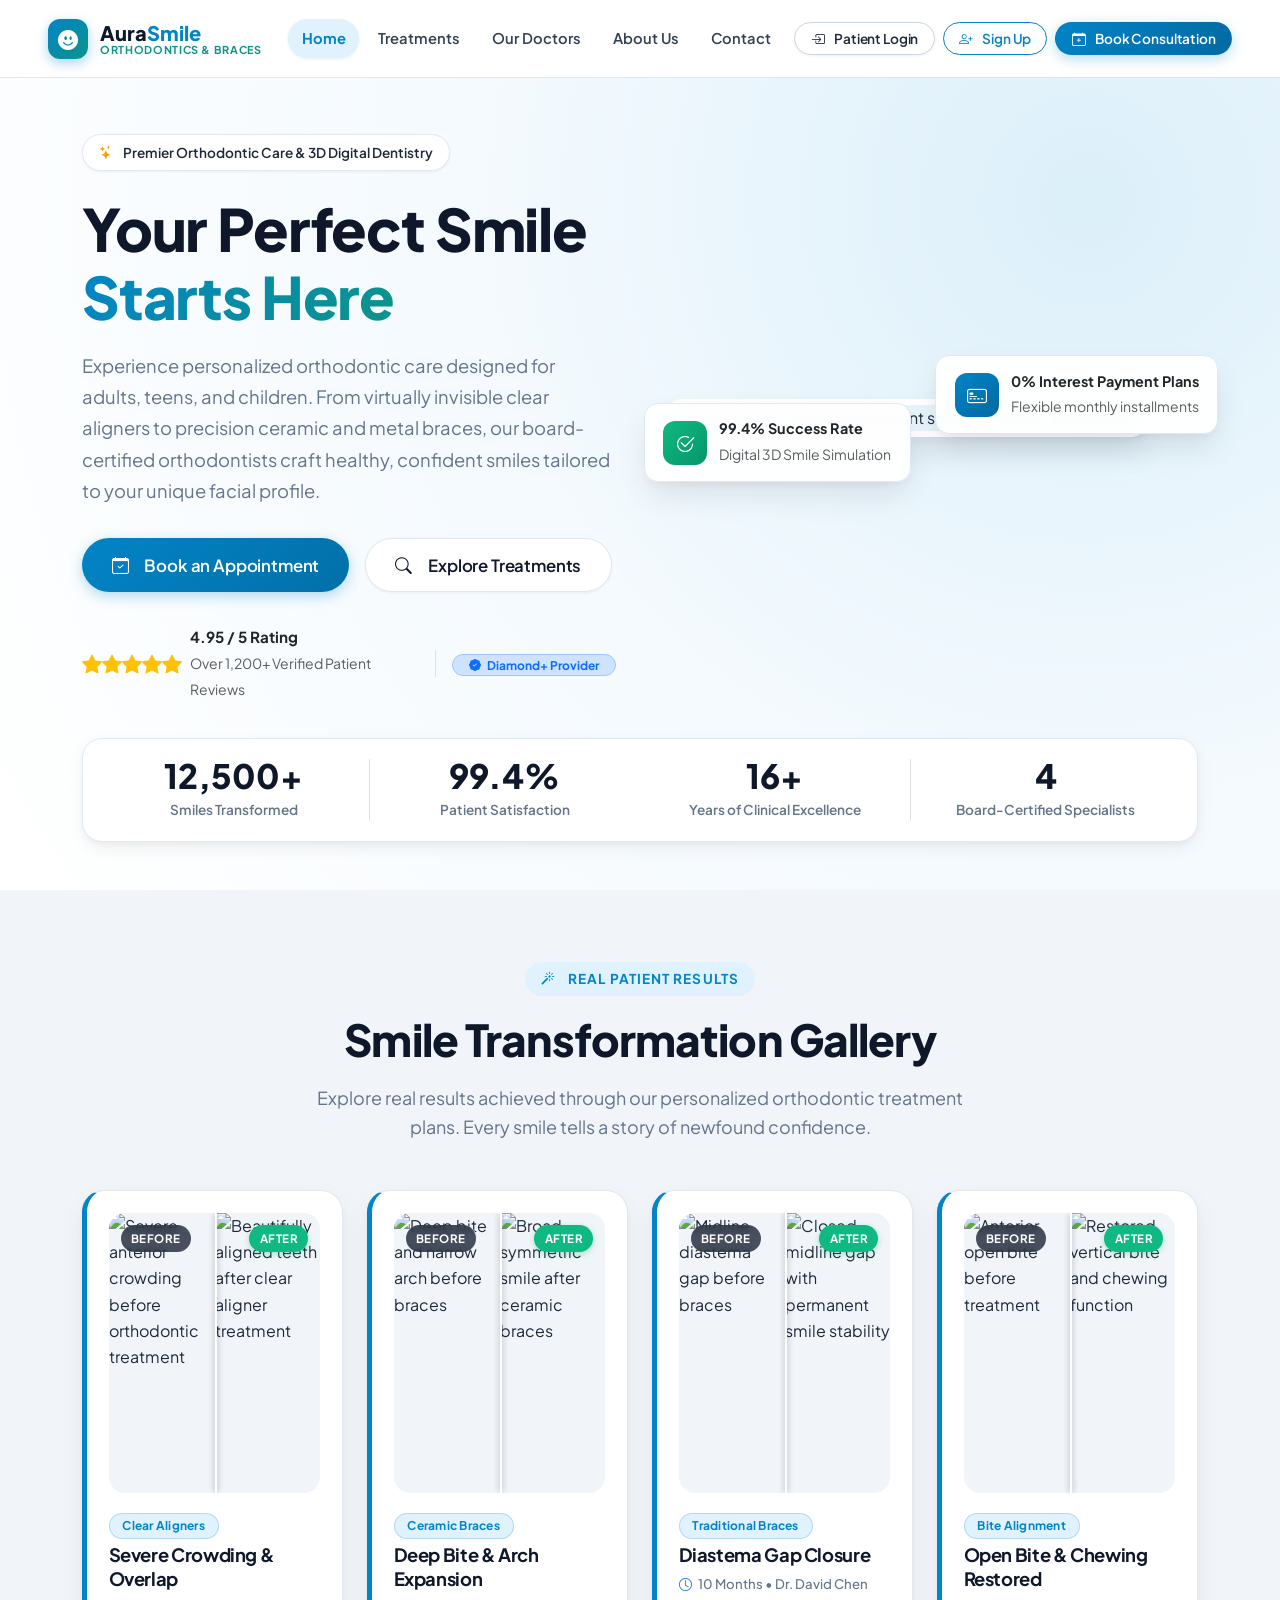
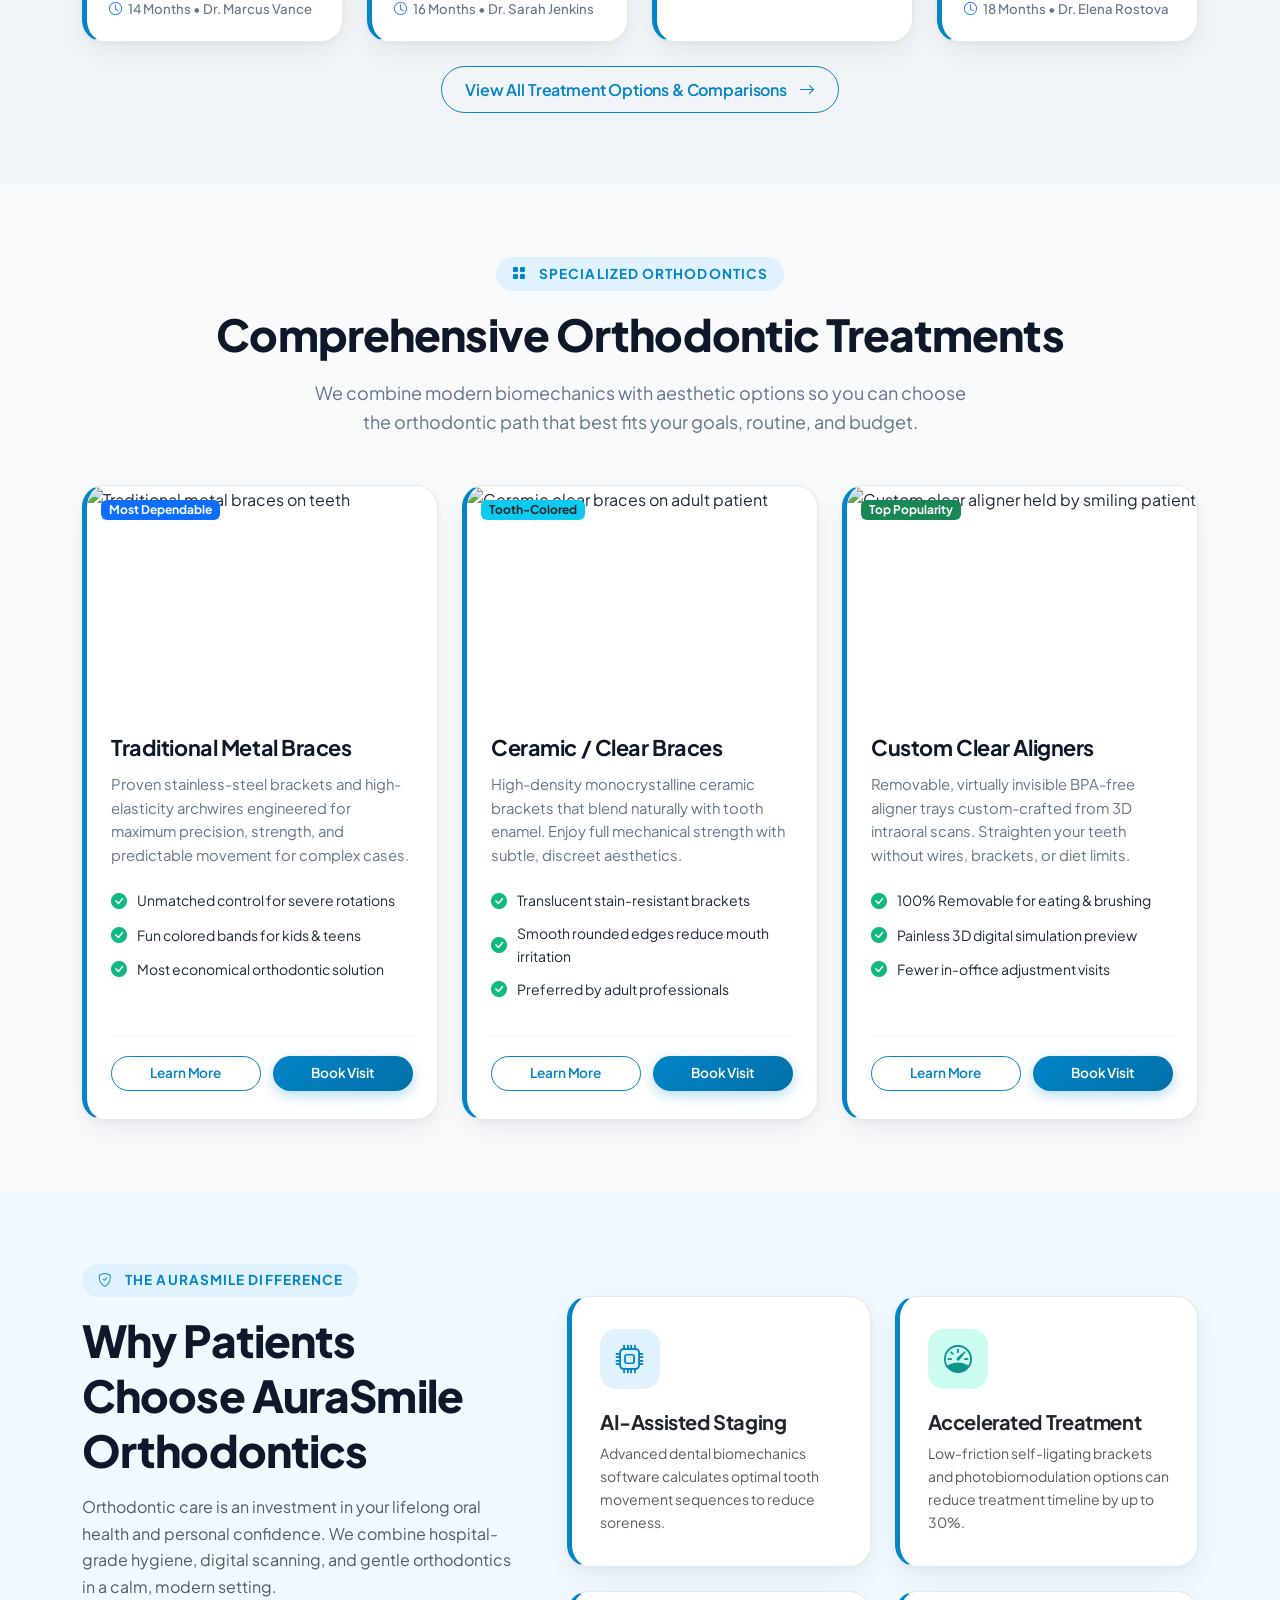
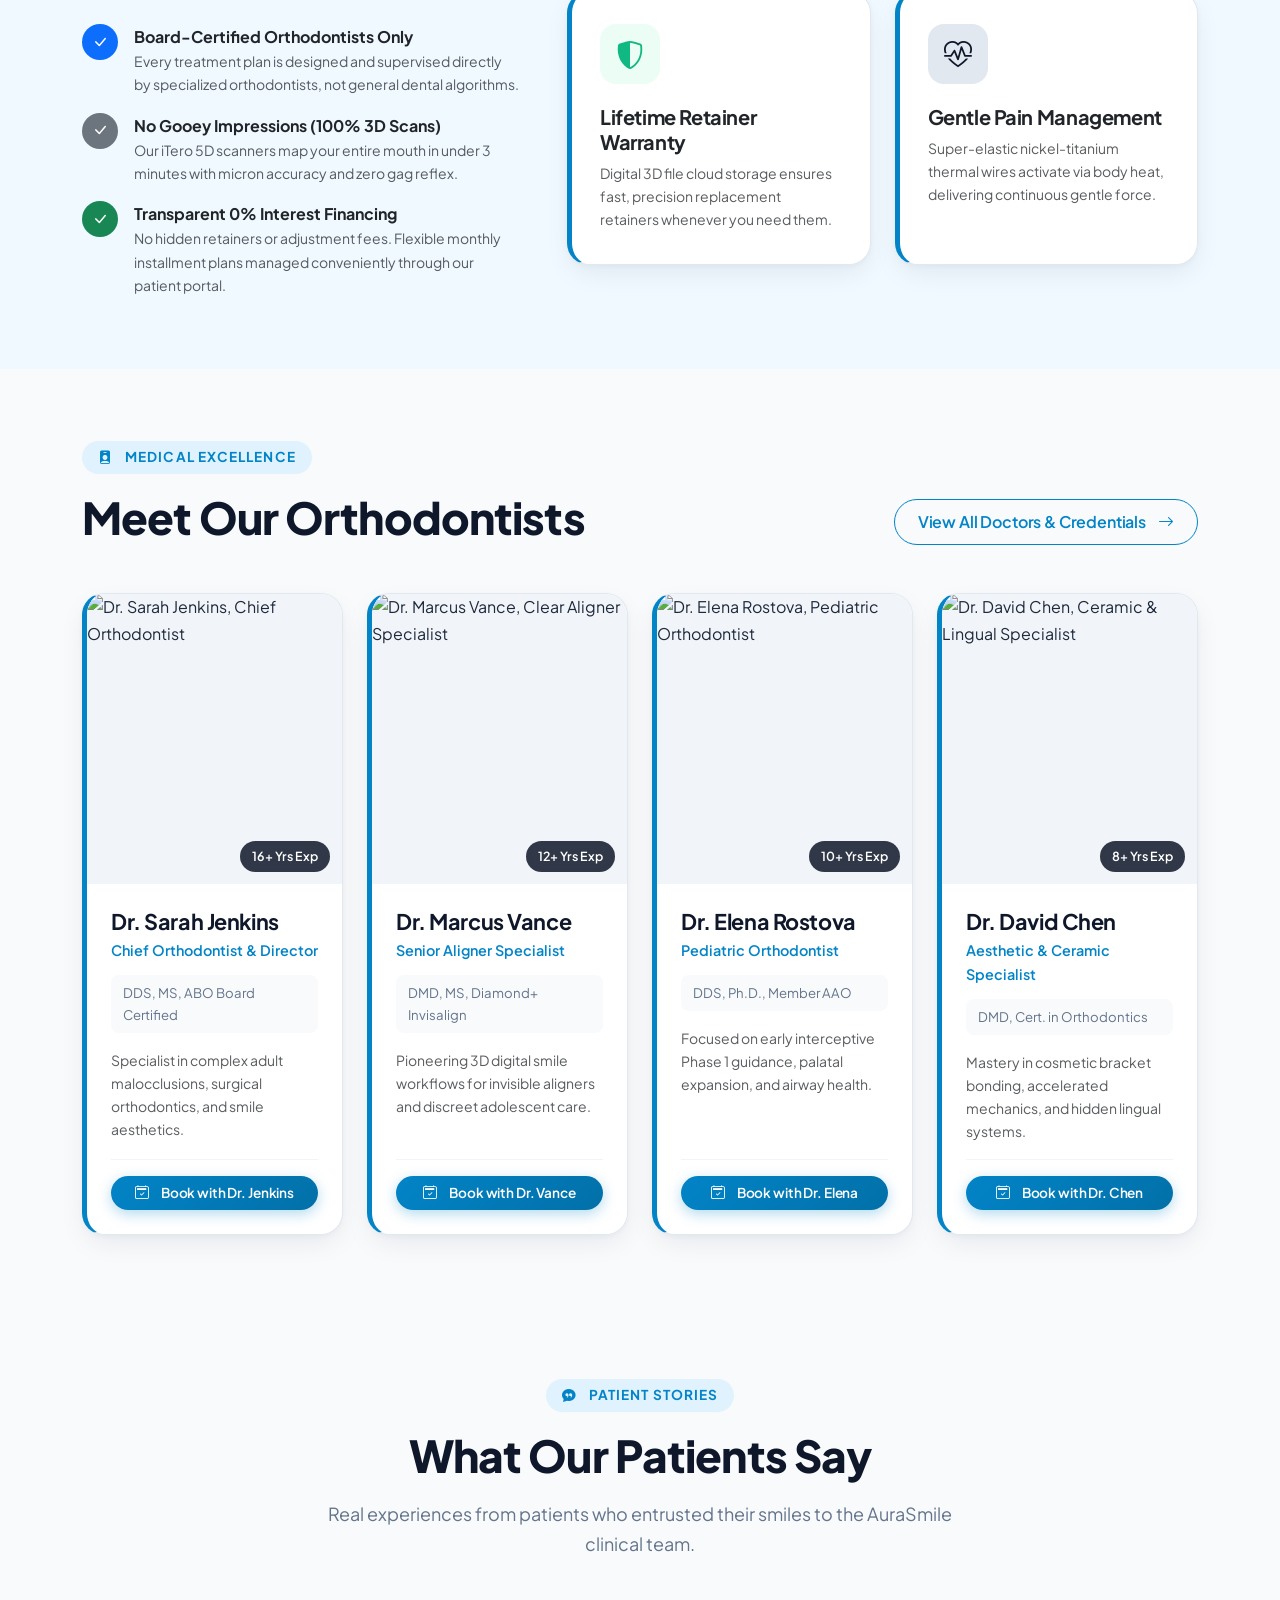
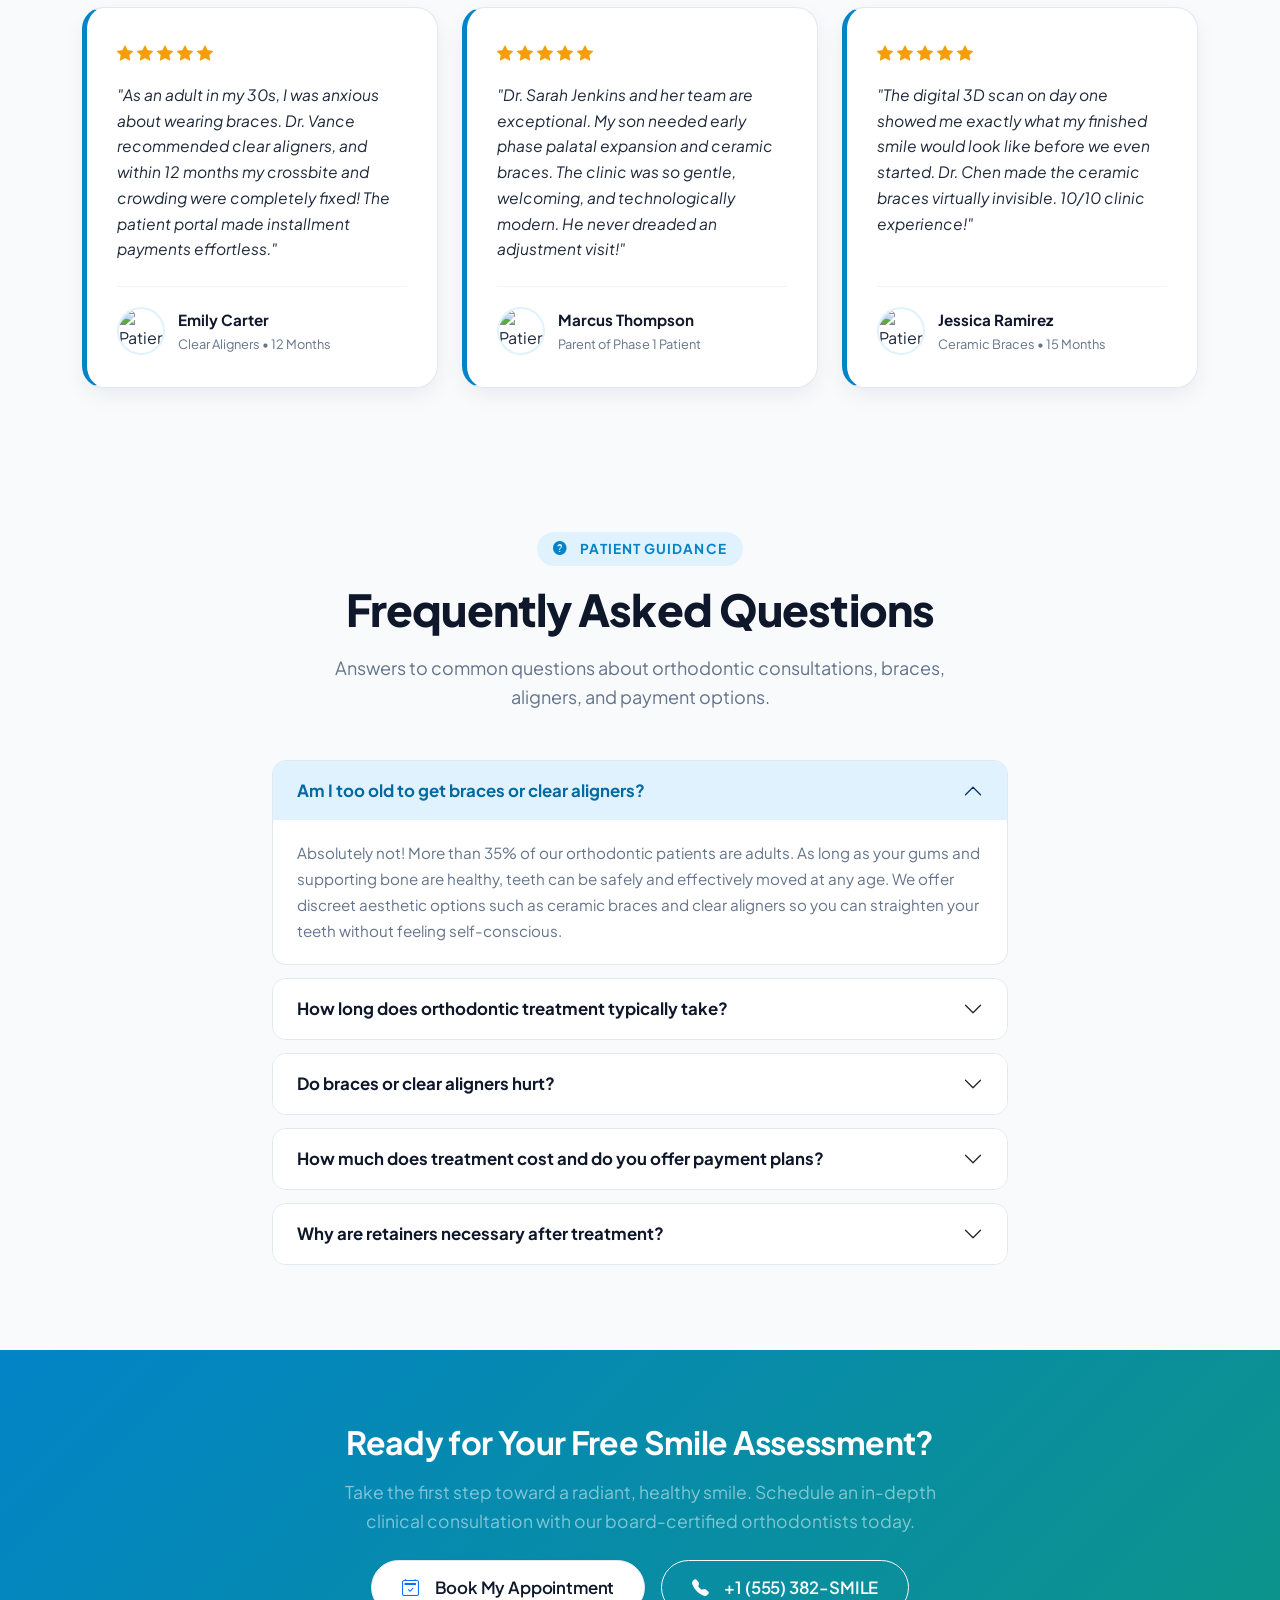
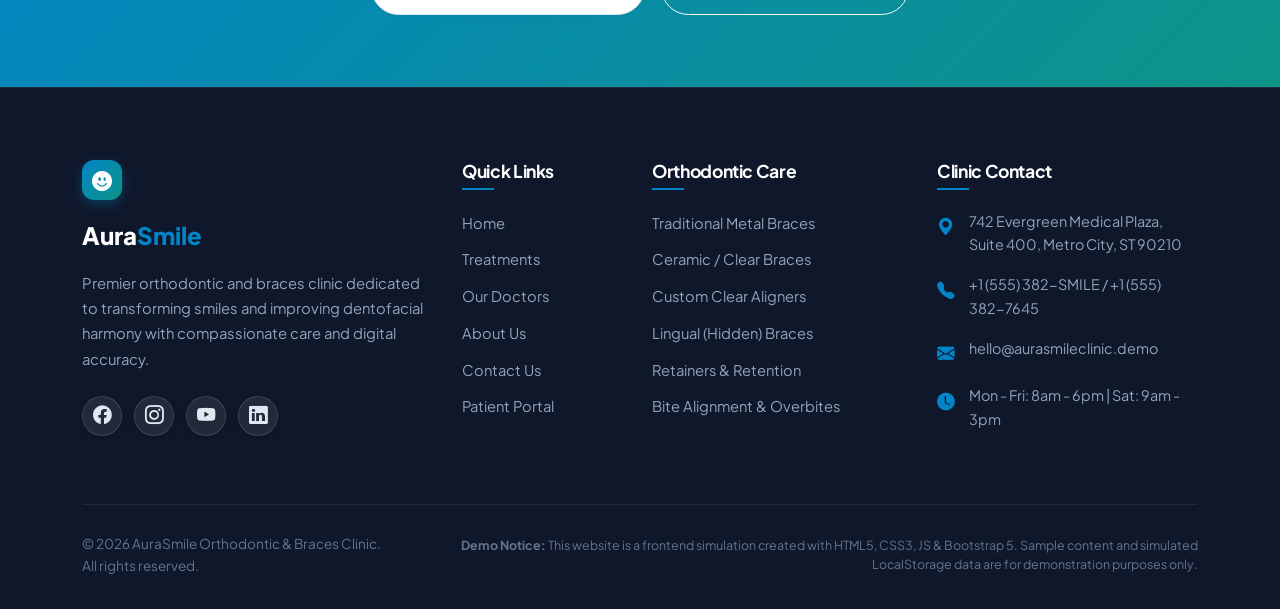
==== commit 405091be: "Update orthodontic clinic website UI" ====
--- a/index.html
+++ b/index.html
@@ -530,7 +530,7 @@
         <div class="col-md-6 col-lg-3">
           <div class="doctor-card">
             <div class="doctor-img-wrap">
-              <img src="https://images.unsplash.com/photo-1594824813637-b2f76856a297?auto=format&fit=crop&w=700&q=80" alt="Dr. Elena Rostova, Pediatric Orthodontist">
+              <img src="https://images.unsplash.com/photo-1623854767648-e7bb8009f0db?auto=format&fit=crop&w=700&q=80" alt="Dr. Elena Rostova, Pediatric Orthodontist">
               <span class="doctor-exp-badge">10+ Yrs Exp</span>
             </div>
             <div class="doctor-body">
@@ -551,7 +551,7 @@
         <div class="col-md-6 col-lg-3">
           <div class="doctor-card">
             <div class="doctor-img-wrap">
-              <img src="https://images.unsplash.com/photo-1629909613654-28e377c37b09?auto=format&fit=crop&w=700&q=80" alt="Dr. David Chen, Ceramic & Lingual Specialist">
+              <img src="https://images.unsplash.com/photo-1622902046580-2b47f47f5471?auto=format&fit=crop&w=700&q=80" alt="Dr. David Chen, Ceramic & Lingual Specialist">
               <span class="doctor-exp-badge">8+ Yrs Exp</span>
             </div>
             <div class="doctor-body">
--- a/css/style.css
+++ b/css/style.css
@@ -675,22 +675,26 @@
    ========================================================================== */
 .before-after-card {
   background: #ffffff;
-  border-radius: var(--radius-lg);
-  padding: 1.5rem;
-  box-shadow: var(--shadow-md);
-  border: 1px solid var(--border-color);
-  transition: var(--transition-normal);
+  border-radius: 22px;
+  padding: 1.35rem;
+  box-shadow: 0 10px 28px -4px rgba(15, 23, 42, 0.08), 0 2px 6px -1px rgba(15, 23, 42, 0.04);
+  border: 1px solid #e2e8f0;
+  border-left: 5px solid var(--primary-color);
+  transition: all 0.3s cubic-bezier(0.16, 1, 0.3, 1);
+  position: relative;
+  overflow: hidden;
 }
 
 .before-after-card:hover {
-  box-shadow: var(--shadow-lg);
-  transform: translateY(-4px);
+  box-shadow: 0 18px 40px -4px rgba(2, 132, 199, 0.18), 0 6px 14px -2px rgba(15, 23, 42, 0.06);
+  transform: translateY(-5px);
+  border-left-color: var(--primary-dark);
 }
 
 .ba-image-container {
   position: relative;
   overflow: hidden;
-  border-radius: var(--radius-md);
+  border-radius: 16px;
   height: 280px;
   background-color: #f1f5f9;
 }
@@ -755,16 +759,31 @@
   margin-top: 1.15rem;
 }
 
+.ba-info .badge {
+  font-size: 0.75rem;
+  font-weight: 700;
+  padding: 0.35rem 0.8rem;
+  border-radius: var(--radius-pill);
+  background-color: var(--primary-light) !important;
+  color: var(--primary-color) !important;
+  border: 1px solid rgba(2, 132, 199, 0.22) !important;
+  margin-bottom: 0.5rem;
+  letter-spacing: 0.02em;
+  display: inline-block;
+}
+
 .ba-case-title {
   font-size: 1.15rem;
   font-weight: 700;
   color: var(--navy-dark);
-  margin-bottom: 0.25rem;
+  margin-bottom: 0.35rem;
+  line-height: 1.35;
 }
 
 .ba-meta {
-  font-size: 0.85rem;
+  font-size: 0.825rem;
   color: var(--navy-muted);
+  font-weight: 500;
 }
 
 /* ==========================================================================
@@ -772,20 +791,21 @@
    ========================================================================== */
 .treatment-card {
   background: #ffffff;
-  border-radius: var(--radius-lg);
+  border-radius: 22px;
   overflow: hidden;
-  border: 1px solid var(--border-color);
-  box-shadow: var(--shadow-sm);
-  transition: var(--transition-normal);
+  border: 1px solid #e2e8f0;
+  border-left: 5px solid var(--primary-color);
+  box-shadow: 0 10px 28px -4px rgba(15, 23, 42, 0.08), 0 2px 6px -1px rgba(15, 23, 42, 0.04);
+  transition: all 0.3s cubic-bezier(0.16, 1, 0.3, 1);
   display: flex;
   flex-direction: column;
   height: 100%;
 }
 
 .treatment-card:hover {
-  transform: translateY(-6px);
-  box-shadow: var(--shadow-lg);
-  border-color: #bae6fd;
+  transform: translateY(-5px);
+  box-shadow: 0 18px 40px -4px rgba(2, 132, 199, 0.18), 0 6px 14px -2px rgba(15, 23, 42, 0.06);
+  border-left-color: var(--primary-dark);
 }
 
 .treatment-img-wrap {
@@ -908,20 +928,21 @@
    ========================================================================== */
 .doctor-card {
   background: #ffffff;
-  border-radius: var(--radius-lg);
+  border-radius: 22px;
   overflow: hidden;
-  border: 1px solid var(--border-color);
-  box-shadow: var(--shadow-sm);
-  transition: var(--transition-normal);
+  border: 1px solid #e2e8f0;
+  border-left: 5px solid var(--primary-color);
+  box-shadow: 0 10px 28px -4px rgba(15, 23, 42, 0.08), 0 2px 6px -1px rgba(15, 23, 42, 0.04);
+  transition: all 0.3s cubic-bezier(0.16, 1, 0.3, 1);
   height: 100%;
   display: flex;
   flex-direction: column;
 }
 
 .doctor-card:hover {
-  transform: translateY(-6px);
-  box-shadow: var(--shadow-lg);
-  border-color: #bae6fd;
+  transform: translateY(-5px);
+  box-shadow: 0 18px 40px -4px rgba(2, 132, 199, 0.18), 0 6px 14px -2px rgba(15, 23, 42, 0.06);
+  border-left-color: var(--primary-dark);
 }
 
 .doctor-img-wrap {
@@ -1021,18 +1042,37 @@
    ========================================================================== */
 .feature-box {
   background: #ffffff;
-  border-radius: var(--radius-lg);
+  border-radius: 22px;
   padding: 2rem 1.75rem;
-  border: 1px solid var(--border-color);
-  box-shadow: var(--shadow-sm);
-  transition: var(--transition-normal);
+  border: 1px solid #e2e8f0;
+  border-left: 5px solid var(--primary-color);
+  box-shadow: 0 10px 28px -4px rgba(15, 23, 42, 0.08), 0 2px 6px -1px rgba(15, 23, 42, 0.04);
+  transition: all 0.3s cubic-bezier(0.16, 1, 0.3, 1);
   height: 100%;
 }
 
 .feature-box:hover {
   transform: translateY(-5px);
-  box-shadow: var(--shadow-md);
-  border-color: #7dd3fc;
+  box-shadow: 0 18px 40px -4px rgba(2, 132, 199, 0.18), 0 6px 14px -2px rgba(15, 23, 42, 0.06);
+  border-left-color: var(--primary-dark);
+}
+
+.tech-card,
+.contact-info-card {
+  background: #ffffff;
+  border-radius: 22px !important;
+  overflow: hidden;
+  border: 1px solid #e2e8f0 !important;
+  border-left: 5px solid var(--primary-color) !important;
+  box-shadow: 0 10px 28px -4px rgba(15, 23, 42, 0.08), 0 2px 6px -1px rgba(15, 23, 42, 0.04) !important;
+  transition: all 0.3s cubic-bezier(0.16, 1, 0.3, 1);
+}
+
+.tech-card:hover,
+.contact-info-card:hover {
+  transform: translateY(-5px);
+  box-shadow: 0 18px 40px -4px rgba(2, 132, 199, 0.18) !important;
+  border-left-color: var(--primary-dark) !important;
 }
 
 .feature-icon-wrap {
@@ -1071,24 +1111,34 @@
    ========================================================================== */
 .testimonial-card {
   background: #ffffff;
-  border-radius: var(--radius-lg);
-  padding: 2rem;
-  border: 1px solid var(--border-color);
-  box-shadow: var(--shadow-sm);
+  border-radius: 22px;
+  padding: 2rem 1.85rem;
+  border: 1px solid #e2e8f0;
+  border-left: 5px solid var(--primary-color);
+  box-shadow: 0 8px 24px -4px rgba(15, 23, 42, 0.08);
   position: relative;
   height: 100%;
   display: flex;
   flex-direction: column;
+  transition: all 0.3s cubic-bezier(0.16, 1, 0.3, 1);
+}
+
+.testimonial-card:hover {
+  box-shadow: 0 16px 36px -4px rgba(2, 132, 199, 0.18);
+  transform: translateY(-5px);
+  border-left-color: var(--primary-dark);
 }
 
 .testimonial-stars {
   color: #f59e0b;
-  font-size: 0.95rem;
+  font-size: 1rem;
   margin-bottom: 1rem;
+  display: flex;
+  gap: 0.25rem;
 }
 
 .testimonial-quote {
-  font-size: 1rem;
+  font-size: 0.975rem;
   color: var(--navy-slate);
   font-style: italic;
   line-height: 1.65;
@@ -1100,6 +1150,9 @@
   display: flex;
   align-items: center;
   gap: 0.85rem;
+  padding-top: 1.25rem;
+  border-top: 1px solid #f1f5f9;
+  margin-top: auto;
 }
 
 .author-avatar {
